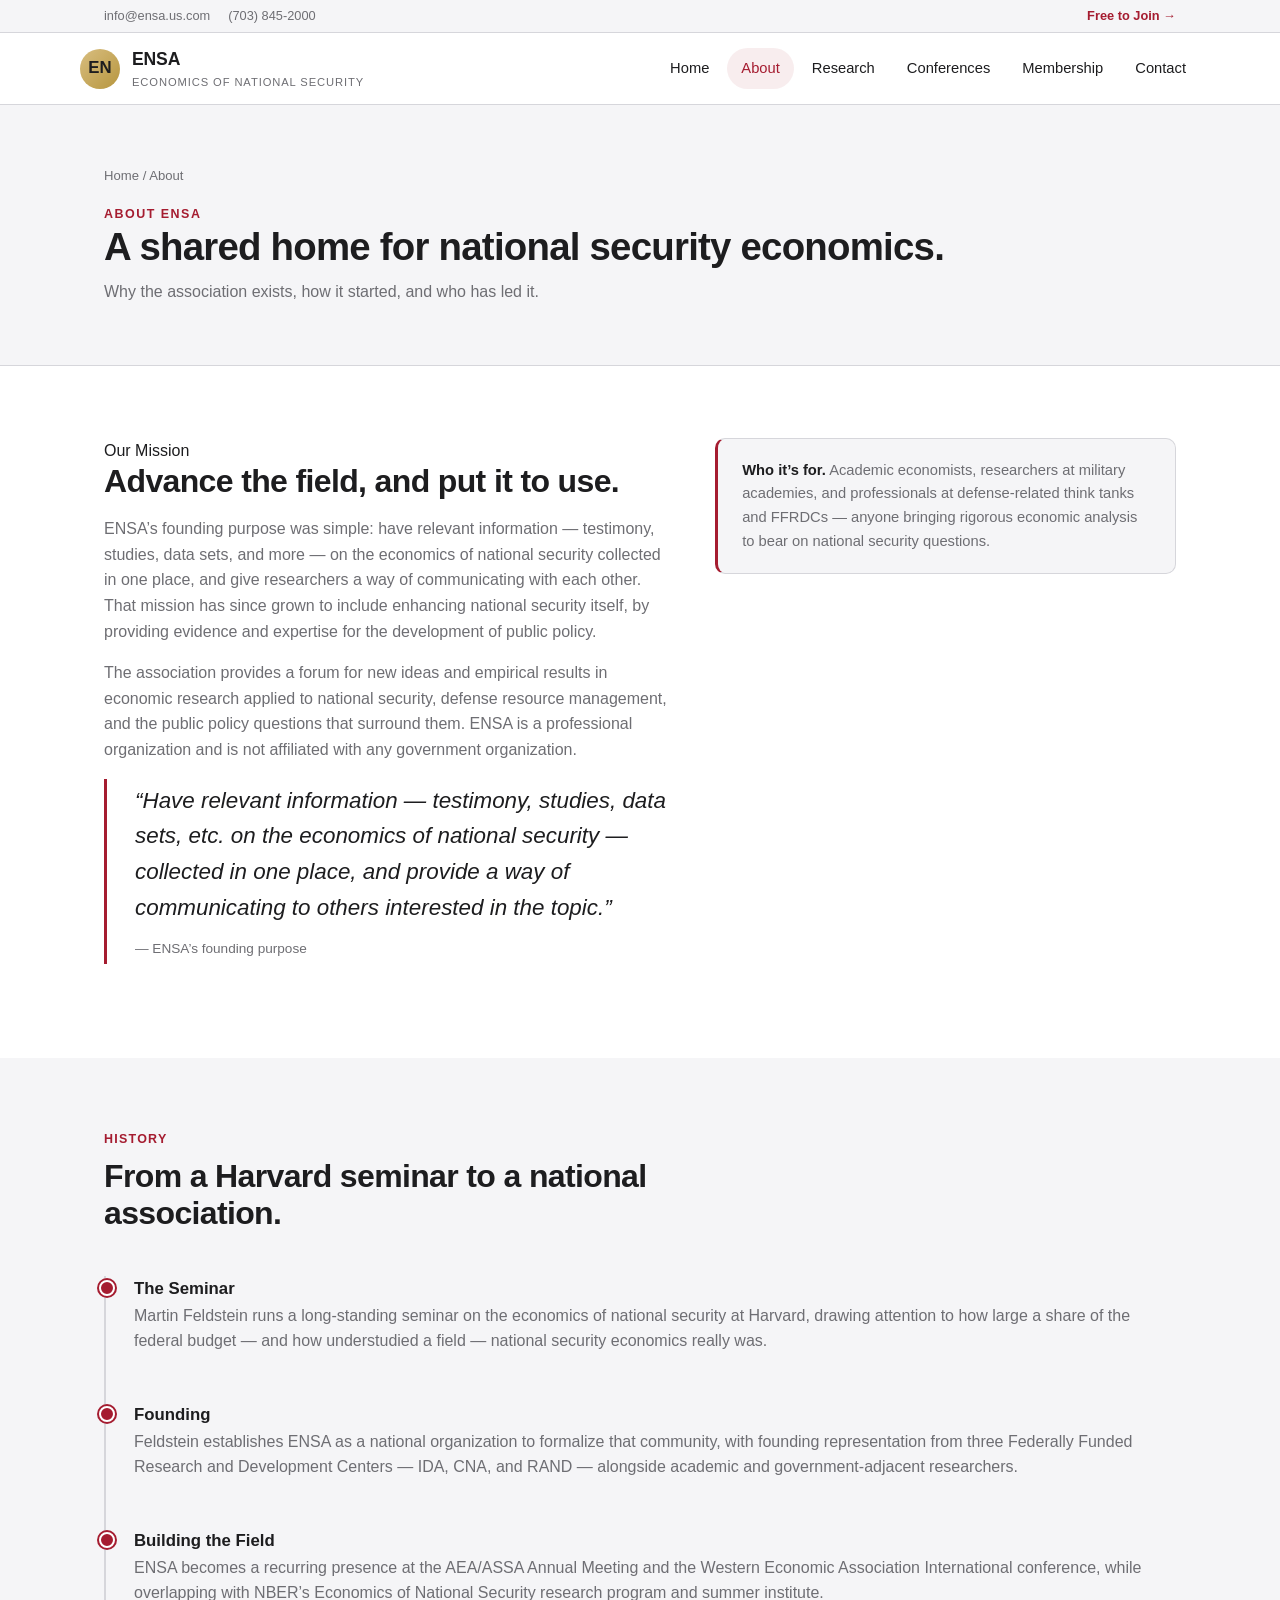
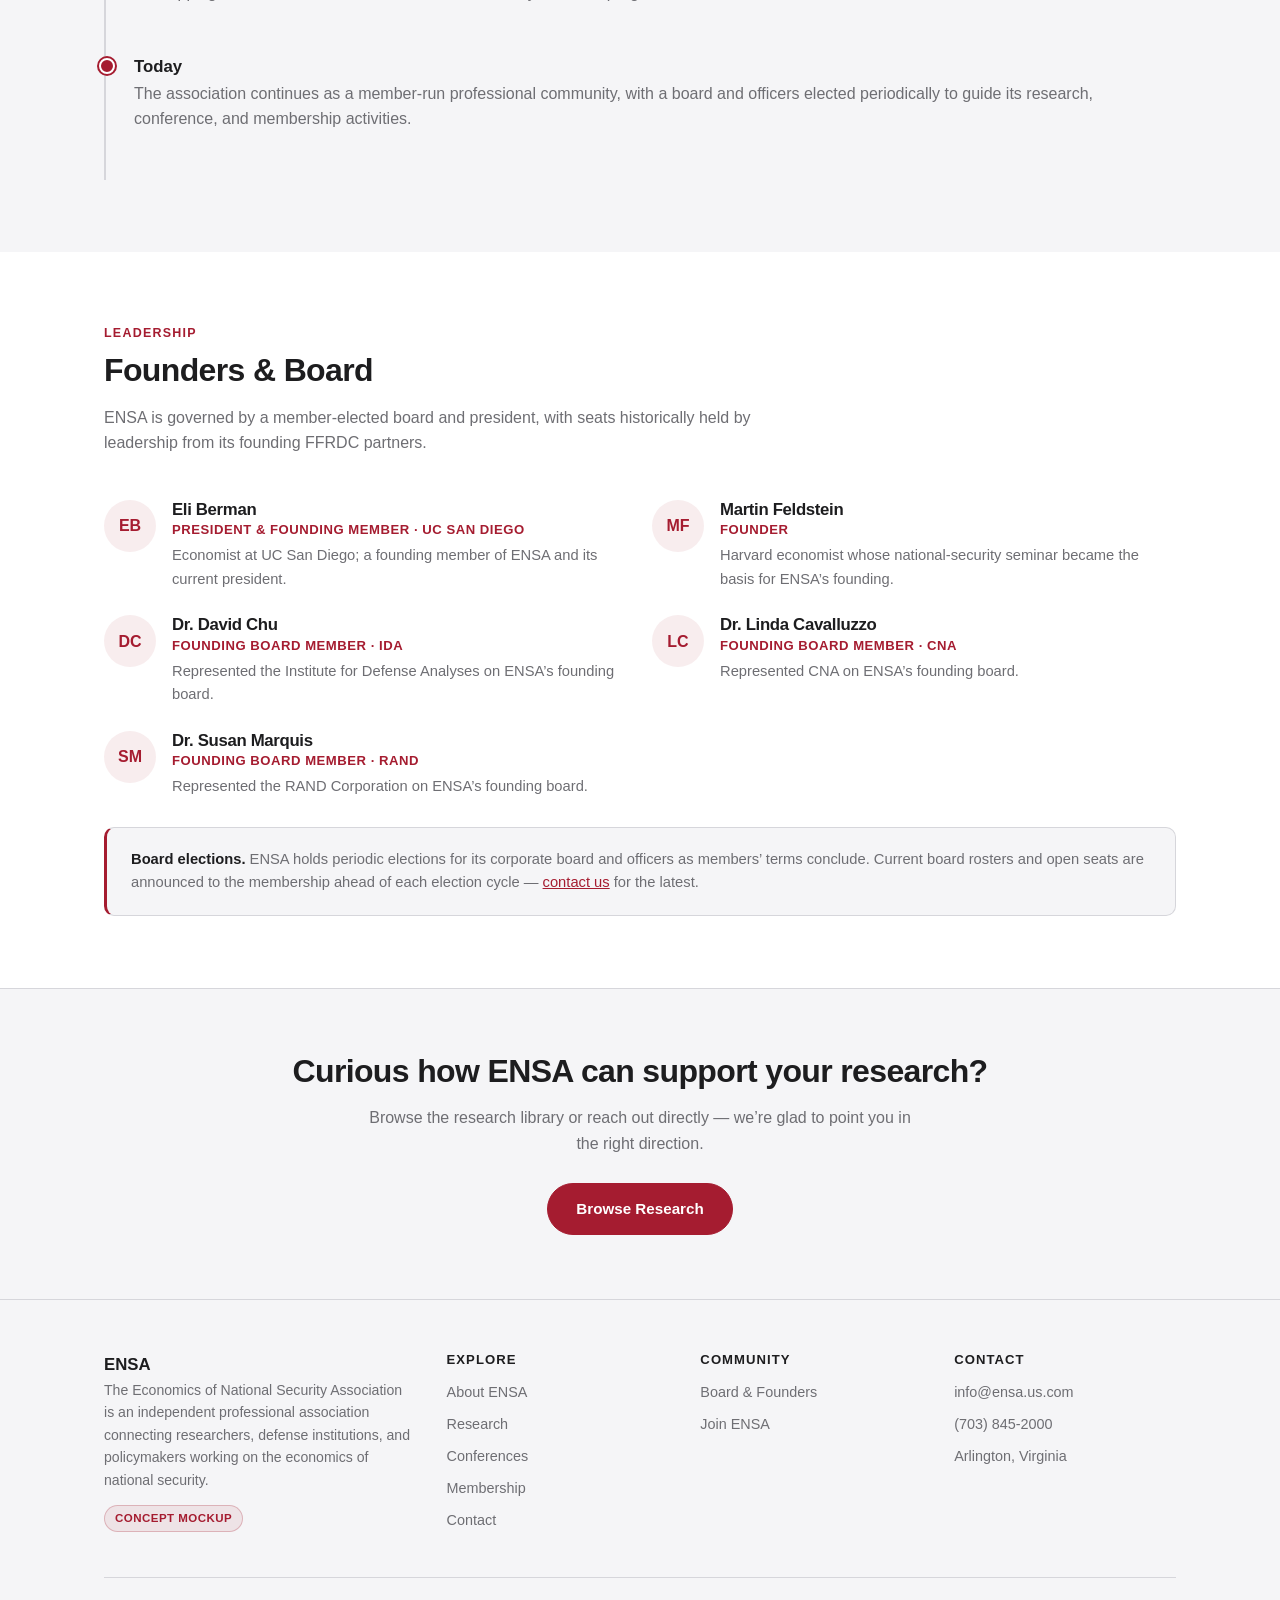
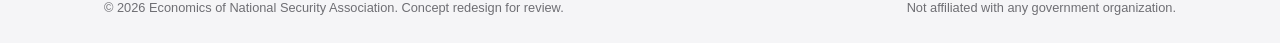
==== about.html @ 9adf2729 "Restyle to white canvas with crimson/gold accents, Apple-style chrome Replace the maroon-block layou" ====
<!DOCTYPE html>
<html lang="en">
<head>
<meta charset="UTF-8">
<meta name="viewport" content="width=device-width, initial-scale=1.0">
<title>About — ENSA</title>
<meta name="description" content="The history, mission, and leadership of the Economics of National Security Association.">
<link rel="stylesheet" href="css/style.css">
</head>
<body>
<a class="skip-link" href="#main">Skip to content</a>

<div class="topbar">
  <div class="container">
    <div class="topbar-links">
      <a href="mailto:info@ensa.us.com">info@ensa.us.com</a>
      <a href="tel:+17038452000">(703) 845-2000</a>
    </div>
    <div class="topbar-links">
      <a href="membership.html">Free to Join &rarr;</a>
    </div>
  </div>
</div>

<header class="site-header">
  <div class="container nav-wrap">
    <a class="brand" href="index.html">
      <span class="brand-mark">EN</span>
      <span class="brand-text">
        <span class="brand-name">ENSA</span>
        <span class="brand-sub">Economics of National Security</span>
      </span>
    </a>
    <button class="nav-toggle" aria-label="Toggle navigation" aria-expanded="false">&#9776;</button>
    <nav class="main-nav" aria-label="Primary">
      <ul>
        <li><a href="index.html">Home</a></li>
        <li><a href="about.html" aria-current="page">About</a></li>
        <li><a href="research.html">Research</a></li>
        <li><a href="resources.html">Conferences</a></li>
        <li><a href="membership.html">Membership</a></li>
        <li><a href="contact.html">Contact</a></li>
      </ul>
    </nav>
  </div>
</header>

<main id="main">

  <div class="page-hero">
    <div class="container">
      <div class="breadcrumb"><a href="index.html">Home</a> / About</div>
      <span class="eyebrow">About ENSA</span>
      <h1>A shared home for national security economics.</h1>
      <p>Why the association exists, how it started, and who has led it.</p>
    </div>
  </div>

  <section>
    <div class="container two-col">
      <div>
        <span class="kicker">Our Mission</span>
        <h2>Advance the field, and put it to use.</h2>
        <p>ENSA&rsquo;s founding purpose was simple: have relevant information &mdash; testimony, studies, data sets, and more &mdash; on the economics of national security collected in one place, and give researchers a way of communicating with each other. That mission has since grown to include enhancing national security itself, by providing evidence and expertise for the development of public policy.</p>
        <p>The association provides a forum for new ideas and empirical results in economic research applied to national security, defense resource management, and the public policy questions that surround them. ENSA is a professional organization and is not affiliated with any government organization.</p>

        <p class="pull-quote">
          &ldquo;Have relevant information &mdash; testimony, studies, data sets, etc. on the economics of national security &mdash; collected in one place, and provide a way of communicating to others interested in the topic.&rdquo;
          <cite>&mdash; ENSA&rsquo;s founding purpose</cite>
        </p>
      </div>
      <div>
        <div class="callout">
          <strong>Who it&rsquo;s for.</strong> Academic economists, researchers at military academies, and professionals at defense-related think tanks and FFRDCs &mdash; anyone bringing rigorous economic analysis to bear on national security questions.
        </div>
      </div>
    </div>
  </section>

  <section class="alt">
    <div class="container">
      <div class="section-head">
        <span class="kicker">History</span>
        <h2>From a Harvard seminar to a national association.</h2>
      </div>
      <ul class="timeline">
        <li>
          <div class="year">The Seminar</div>
          <p>Martin Feldstein runs a long-standing seminar on the economics of national security at Harvard, drawing attention to how large a share of the federal budget &mdash; and how understudied a field &mdash; national security economics really was.</p>
        </li>
        <li>
          <div class="year">Founding</div>
          <p>Feldstein establishes ENSA as a national organization to formalize that community, with founding representation from three Federally Funded Research and Development Centers &mdash; IDA, CNA, and RAND &mdash; alongside academic and government-adjacent researchers.</p>
        </li>
        <li>
          <div class="year">Building the Field</div>
          <p>ENSA becomes a recurring presence at the AEA/ASSA Annual Meeting and the Western Economic Association International conference, while overlapping with NBER&rsquo;s Economics of National Security research program and summer institute.</p>
        </li>
        <li>
          <div class="year">Today</div>
          <p>The association continues as a member-run professional community, with a board and officers elected periodically to guide its research, conference, and membership activities.</p>
        </li>
      </ul>
    </div>
  </section>

  <section id="board">
    <div class="container">
      <div class="section-head">
        <span class="kicker">Leadership</span>
        <h2>Founders &amp; Board</h2>
        <p>ENSA is governed by a member-elected board and president, with seats historically held by leadership from its founding FFRDC partners.</p>
      </div>

      <div class="grid cols-2">
        <div class="person">
          <div class="avatar">EB</div>
          <div>
            <h4>Eli Berman</h4>
            <div class="role">President &amp; Founding Member &middot; UC San Diego</div>
            <p>Economist at UC San Diego; a founding member of ENSA and its current president.</p>
          </div>
        </div>
        <div class="person">
          <div class="avatar">MF</div>
          <div>
            <h4>Martin Feldstein</h4>
            <div class="role">Founder</div>
            <p>Harvard economist whose national-security seminar became the basis for ENSA&rsquo;s founding.</p>
          </div>
        </div>
        <div class="person">
          <div class="avatar">DC</div>
          <div>
            <h4>Dr. David Chu</h4>
            <div class="role">Founding Board Member &middot; IDA</div>
            <p>Represented the Institute for Defense Analyses on ENSA&rsquo;s founding board.</p>
          </div>
        </div>
        <div class="person">
          <div class="avatar">LC</div>
          <div>
            <h4>Dr. Linda Cavalluzzo</h4>
            <div class="role">Founding Board Member &middot; CNA</div>
            <p>Represented CNA on ENSA&rsquo;s founding board.</p>
          </div>
        </div>
        <div class="person">
          <div class="avatar">SM</div>
          <div>
            <h4>Dr. Susan Marquis</h4>
            <div class="role">Founding Board Member &middot; RAND</div>
            <p>Represented the RAND Corporation on ENSA&rsquo;s founding board.</p>
          </div>
        </div>
      </div>

      <div class="callout" style="margin-top:28px;">
        <strong>Board elections.</strong> ENSA holds periodic elections for its corporate board and officers as members&rsquo; terms conclude. Current board rosters and open seats are announced to the membership ahead of each election cycle &mdash; <a href="contact.html">contact us</a> for the latest.
      </div>
    </div>
  </section>

  <section class="cta-band">
    <div class="container">
      <h2>Curious how ENSA can support your research?</h2>
      <p>Browse the research library or reach out directly &mdash; we&rsquo;re glad to point you in the right direction.</p>
      <a class="btn btn-gold" href="research.html">Browse Research</a>
    </div>
  </section>

</main>

<footer class="site-footer">
  <div class="container">
    <div class="footer-grid">
      <div class="footer-brand">
        <span style="color:#1D1D1F;font-family:-apple-system,BlinkMacSystemFont,'Segoe UI',Helvetica,Arial,sans-serif;font-weight:700;font-size:1.05rem;">ENSA</span>
        <p>The Economics of National Security Association is an independent professional association connecting researchers, defense institutions, and policymakers working on the economics of national security.</p>
        <span class="mockup-badge">Concept Mockup</span>
      </div>
      <div>
        <h4>Explore</h4>
        <ul>
          <li><a href="about.html">About ENSA</a></li>
          <li><a href="research.html">Research</a></li>
          <li><a href="resources.html">Conferences</a></li>
          <li><a href="membership.html">Membership</a></li>
          <li><a href="contact.html">Contact</a></li>
        </ul>
      </div>
      <div>
        <h4>Community</h4>
        <ul>
          <li><a href="about.html#board">Board &amp; Founders</a></li>
          <li><a href="membership.html">Join ENSA</a></li>
        </ul>
      </div>
      <div>
        <h4>Contact</h4>
        <ul>
          <li><a href="mailto:info@ensa.us.com">info@ensa.us.com</a></li>
          <li><a href="tel:+17038452000">(703) 845-2000</a></li>
          <li>Arlington, Virginia</li>
        </ul>
      </div>
    </div>
    <div class="footer-bottom">
      <span>&copy; 2026 Economics of National Security Association. Concept redesign for review.</span>
      <span>Not affiliated with any government organization.</span>
    </div>
  </div>
</footer>

<script src="assets/nav.js"></script>
</body>
</html>
---- css/style.css ----
/* ENSA — Economics of National Security Association
   Mockup stylesheet — white canvas, crimson + brass accents, Apple-style chrome */

:root {
  --navy: #650000;
  --navy-deep: #3C0000;
  --navy-light: #A51C30;
  --gold: #B7963E;
  --gold-light: #D8BE80;
  --paper: #FFFFFF;
  --paper-dark: #F5F5F7;
  --ink: #1D1D1F;
  --ink-soft: #6E6E73;
  --line: #D6D6DB;
  --white: #ffffff;

  --serif: -apple-system, BlinkMacSystemFont, "SF Pro Display", "Helvetica Neue", Helvetica, Arial, sans-serif;
  --sans: -apple-system, BlinkMacSystemFont, "SF Pro Text", "Helvetica Neue", Helvetica, Arial, sans-serif;

  --container: 1120px;
}

* { box-sizing: border-box; }

html { scroll-behavior: smooth; }

body {
  margin: 0;
  font-family: var(--sans);
  color: var(--ink);
  background: var(--paper);
  line-height: 1.6;
  -webkit-font-smoothing: antialiased;
}

h1, h2, h3, h4 {
  font-family: var(--serif);
  color: var(--ink);
  font-weight: 700;
  letter-spacing: -0.02em;
  line-height: 1.15;
  margin: 0 0 0.5em;
}

h1 { font-size: 3rem; }
h2 { font-size: 2rem; }
h3 { font-size: 1.3rem; letter-spacing: -0.01em; }

p { margin: 0 0 1em; color: var(--ink-soft); }

a { color: var(--navy-light); }
a:hover { color: var(--navy); }

.container {
  max-width: var(--container);
  margin: 0 auto;
  padding: 0 24px;
}

img { max-width: 100%; display: block; }

/* ---------- Skip link ---------- */
.skip-link {
  position: absolute;
  left: -9999px;
  top: 0;
  background: var(--navy-light);
  color: var(--white);
  padding: 10px 16px;
  z-index: 1000;
  font-weight: 600;
}
.skip-link:focus { left: 12px; top: 12px; }

/* ---------- Top bar ---------- */
.topbar {
  background: var(--paper-dark);
  color: var(--ink-soft);
  font-size: 0.8rem;
  border-bottom: 1px solid var(--line);
}
.topbar .container {
  display: flex;
  justify-content: space-between;
  align-items: center;
  padding-top: 6px;
  padding-bottom: 6px;
  flex-wrap: wrap;
  gap: 6px;
}
.topbar a { color: var(--ink-soft); text-decoration: none; }
.topbar a:hover { color: var(--navy-light); }
.topbar .topbar-links { display: flex; gap: 18px; align-items: center; }
.topbar .topbar-links a[href*="membership"] { color: var(--navy-light); font-weight: 600; }

/* ---------- Header / nav ---------- */
header.site-header {
  background: rgba(255,255,255,0.82);
  backdrop-filter: saturate(180%) blur(20px);
  -webkit-backdrop-filter: saturate(180%) blur(20px);
  border-bottom: 1px solid var(--line);
  position: sticky;
  top: 0;
  z-index: 50;
}
.nav-wrap {
  display: flex;
  align-items: center;
  justify-content: space-between;
  padding: 12px 0;
  gap: 20px;
}
.brand {
  display: flex;
  align-items: center;
  gap: 12px;
  text-decoration: none;
}
.brand-mark {
  width: 40px;
  height: 40px;
  border-radius: 50%;
  background: linear-gradient(135deg, var(--gold-light), var(--gold));
  color: var(--ink);
  display: flex;
  align-items: center;
  justify-content: center;
  font-family: var(--serif);
  font-weight: 700;
  font-size: 1.05rem;
  flex-shrink: 0;
}
.brand-text .brand-name {
  font-family: var(--serif);
  color: var(--ink);
  font-size: 1.1rem;
  font-weight: 700;
  letter-spacing: -0.01em;
  display: block;
}
.brand-text .brand-sub {
  color: var(--ink-soft);
  font-size: 0.7rem;
  text-transform: uppercase;
  letter-spacing: 0.08em;
  display: block;
}

nav.main-nav ul {
  list-style: none;
  display: flex;
  gap: 4px;
  margin: 0;
  padding: 0;
}
nav.main-nav a {
  color: var(--ink);
  text-decoration: none;
  font-size: 0.92rem;
  font-weight: 500;
  padding: 9px 14px;
  border-radius: 980px;
  display: block;
  transition: background 0.15s ease, color 0.15s ease;
}
nav.main-nav a:hover,
nav.main-nav a:focus {
  background: var(--paper-dark);
  color: var(--navy-light);
}
nav.main-nav a[aria-current="page"] {
  color: var(--navy-light);
  background: rgba(165,28,48,0.08);
}

.nav-toggle {
  display: none;
  background: none;
  border: 1px solid var(--line);
  color: var(--ink);
  font-size: 1.3rem;
  border-radius: 8px;
  padding: 6px 10px;
  cursor: pointer;
}

/* ---------- Hero ---------- */
.hero {
  background: var(--paper);
  color: var(--ink);
  padding: 96px 0 84px;
  position: relative;
}
.hero .container { position: relative; }
.hero .eyebrow {
  color: var(--navy-light);
  text-transform: uppercase;
  letter-spacing: 0.12em;
  font-size: 0.8rem;
  font-weight: 700;
  margin-bottom: 16px;
}
.hero h1 {
  color: var(--ink);
  max-width: 780px;
  margin-bottom: 22px;
}
.hero p.lead {
  color: var(--ink-soft);
  font-size: 1.2rem;
  max-width: 620px;
  margin-bottom: 34px;
}
.hero-actions { display: flex; gap: 16px; flex-wrap: wrap; align-items: center; }

.btn {
  display: inline-block;
  padding: 13px 28px;
  border-radius: 980px;
  font-weight: 600;
  font-size: 0.95rem;
  text-decoration: none;
  border: 1.5px solid transparent;
  cursor: pointer;
  font-family: var(--sans);
  transition: background 0.15s ease, color 0.15s ease, border-color 0.15s ease, transform 0.1s ease;
}
.btn-gold {
  background: var(--navy-light);
  color: var(--white);
  border-color: var(--navy-light);
}
.btn-gold:hover { background: var(--navy); border-color: var(--navy); color: var(--white); }
.btn-outline {
  background: transparent;
  color: var(--ink);
  border-color: var(--line);
}
.btn-outline:hover { border-color: var(--navy-light); color: var(--navy-light); }
.btn-outline.on-paper { border-color: var(--line); color: var(--ink); }
.btn-outline.on-paper:hover { border-color: var(--navy-light); color: var(--navy-light); }

/* ---------- Sub-page hero (smaller) ---------- */
.page-hero {
  background: var(--paper-dark);
  color: var(--ink);
  padding: 60px 0;
  border-bottom: 1px solid var(--line);
}
.page-hero .eyebrow {
  color: var(--navy-light);
  text-transform: uppercase;
  letter-spacing: 0.12em;
  font-size: 0.78rem;
  font-weight: 700;
  margin-bottom: 10px;
}
.page-hero h1 { color: var(--ink); margin-bottom: 10px; font-size: 2.4rem; }
.page-hero p { color: var(--ink-soft); max-width: 700px; margin-bottom: 0; }

/* breadcrumb */
.breadcrumb {
  font-size: 0.82rem;
  color: var(--ink-soft);
  margin-bottom: 14px;
}
.breadcrumb a { color: var(--ink-soft); text-decoration: none; }
.breadcrumb a:hover { color: var(--navy-light); }

/* ---------- Sections ---------- */
section { padding: 72px 0; scroll-margin-top: 88px; }
section.alt { background: var(--paper-dark); }
.section-head { max-width: 700px; margin-bottom: 44px; }
.section-head .kicker {
  color: var(--navy-light);
  text-transform: uppercase;
  font-size: 0.78rem;
  letter-spacing: 0.1em;
  font-weight: 700;
  margin-bottom: 8px;
  display: block;
}

/* ---------- Card grid ---------- */
.grid {
  display: grid;
  gap: 24px;
  grid-template-columns: repeat(3, 1fr);
}
.grid.cols-2 { grid-template-columns: repeat(2, 1fr); }
.grid.cols-4 { grid-template-columns: repeat(4, 1fr); }

.card {
  background: var(--white);
  border: 1px solid var(--line);
  border-radius: 18px;
  padding: 30px;
  box-shadow: 0 1px 2px rgba(0,0,0,0.03);
  transition: box-shadow 0.2s ease, transform 0.2s ease;
}
.card:hover { box-shadow: 0 16px 32px rgba(0,0,0,0.08); transform: translateY(-2px); }
.card .icon {
  width: 46px;
  height: 46px;
  border-radius: 50%;
  background: rgba(165,28,48,0.08);
  color: var(--navy-light);
  display: flex;
  align-items: center;
  justify-content: center;
  font-size: 1.3rem;
  margin-bottom: 18px;
}
.card h3 { margin-bottom: 10px; }
.card p { margin-bottom: 0; font-size: 0.95rem; }
.card .card-link {
  display: inline-block;
  margin-top: 14px;
  font-size: 0.88rem;
  font-weight: 600;
  text-decoration: none;
}

/* ---------- Stats ---------- */
.stats {
  background: var(--paper-dark);
  color: var(--ink);
  padding: 52px 0;
  border-top: 1px solid var(--line);
  border-bottom: 1px solid var(--line);
}
.stats .grid { grid-template-columns: repeat(4, 1fr); text-align: center; gap: 20px; }
.stat .num {
  font-family: var(--serif);
  font-weight: 700;
  font-size: 2.5rem;
  color: var(--ink);
  display: block;
  letter-spacing: -0.02em;
}
.stat .label {
  color: var(--ink-soft);
  font-size: 0.83rem;
  text-transform: uppercase;
  letter-spacing: 0.05em;
}

/* ---------- Pull quote ---------- */
.pull-quote {
  border-left: 3px solid var(--navy-light);
  padding: 4px 0 4px 28px;
  font-family: var(--serif);
  font-weight: 500;
  font-size: 1.4rem;
  color: var(--ink);
  font-style: italic;
  margin: 0 0 1em;
}
.pull-quote cite {
  display: block;
  margin-top: 12px;
  font-family: var(--sans);
  font-style: normal;
  font-size: 0.85rem;
  color: var(--ink-soft);
}

/* ---------- Two column ---------- */
.two-col {
  display: grid;
  grid-template-columns: 1.1fr 0.9fr;
  gap: 48px;
  align-items: start;
}

/* ---------- Timeline ---------- */
.timeline { list-style: none; margin: 0; padding: 0; border-left: 2px solid var(--line); }
.timeline li { position: relative; padding: 0 0 32px 28px; }
.timeline li::before {
  content: "";
  position: absolute;
  left: -7px;
  top: 4px;
  width: 12px;
  height: 12px;
  border-radius: 50%;
  background: var(--navy-light);
  border: 2px solid var(--white);
  box-shadow: 0 0 0 2px var(--navy-light);
}
.timeline .year {
  font-family: var(--serif);
  color: var(--ink);
  font-weight: 700;
  font-size: 1.05rem;
}

/* ---------- People / board ---------- */
.person {
  display: flex;
  gap: 16px;
  align-items: flex-start;
}
.person .avatar {
  width: 52px;
  height: 52px;
  border-radius: 50%;
  background: rgba(165,28,48,0.08);
  color: var(--navy-light);
  display: flex;
  align-items: center;
  justify-content: center;
  font-family: var(--serif);
  font-weight: 700;
  flex-shrink: 0;
}
.person h4 { margin: 0; color: var(--ink); font-family: var(--serif); font-size: 1.05rem; }
.person .role { color: var(--navy-light); font-size: 0.82rem; font-weight: 700; text-transform: uppercase; letter-spacing: 0.04em; margin-bottom: 4px; }
.person p { font-size: 0.92rem; margin-bottom: 0; }

/* ---------- Note / callout ---------- */
.callout {
  background: var(--paper-dark);
  border: 1px solid var(--line);
  border-left: 3px solid var(--navy-light);
  border-radius: 10px;
  padding: 20px 24px;
  font-size: 0.92rem;
  color: var(--ink-soft);
}
.callout strong { color: var(--ink); }

/* ---------- Tag list ---------- */
.tag-list { display: flex; flex-wrap: wrap; gap: 8px; margin: 14px 0; }
.tag {
  background: var(--paper-dark);
  border: 1px solid var(--line);
  color: var(--ink);
  font-size: 0.8rem;
  font-weight: 600;
  padding: 5px 14px;
  border-radius: 980px;
}

/* ---------- Table ---------- */
table.data-table { width: 100%; border-collapse: collapse; background: var(--white); border: 1px solid var(--line); border-radius: 12px; overflow: hidden; }
table.data-table th, table.data-table td {
  text-align: left;
  padding: 14px 16px;
  border-bottom: 1px solid var(--line);
  font-size: 0.92rem;
}
table.data-table th {
  background: var(--paper-dark);
  color: var(--ink);
  font-family: var(--serif);
  font-weight: 700;
}
table.data-table tr:last-child td { border-bottom: none; }

/* ---------- Resource list ---------- */
.resource {
  background: var(--white);
  border: 1px solid var(--line);
  border-radius: 16px;
  padding: 26px 28px;
  display: flex;
  gap: 20px;
  align-items: flex-start;
  margin-bottom: 16px;
}
.resource .icon {
  width: 42px;
  height: 42px;
  border-radius: 50%;
  background: var(--paper-dark);
  color: var(--navy-light);
  display: flex;
  align-items: center;
  justify-content: center;
  font-size: 1.2rem;
  flex-shrink: 0;
}
.resource h3 { margin-bottom: 6px; font-size: 1.1rem; }
.resource p { margin-bottom: 8px; font-size: 0.93rem; }

/* ---------- Paper / literature entries ---------- */
.paper .tag { background: rgba(165,28,48,0.08); color: var(--navy-light); border-color: rgba(165,28,48,0.2); font-size: 0.72rem; }
.paper-meta {
  font-size: 0.85rem;
  font-style: italic;
  color: var(--ink-soft);
  margin-bottom: 10px;
}
.paper h3 { margin-bottom: 4px; }

/* ---------- Accordion (Research page) ---------- */
.accordion {
  display: flex;
  flex-direction: column;
  gap: 14px;
}
.acc-item {
  background: var(--white);
  border: 1px solid var(--line);
  border-radius: 16px;
  overflow: hidden;
}
.acc-trigger {
  scroll-margin-top: 88px;
  width: 100%;
  display: flex;
  align-items: center;
  justify-content: space-between;
  gap: 20px;
  text-align: left;
  background: none;
  border: none;
  padding: 26px 28px;
  cursor: pointer;
  font-family: inherit;
  color: inherit;
}
.acc-trigger:hover { background: var(--paper-dark); }
.acc-trigger:focus-visible {
  outline: 2px solid var(--navy-light);
  outline-offset: -2px;
}
.acc-trigger-text { display: flex; flex-direction: column; gap: 6px; }
.acc-heading {
  font-family: var(--serif);
  color: var(--ink);
  font-size: 1.5rem;
  font-weight: 700;
}
.acc-sub {
  color: var(--ink-soft);
  font-size: 0.95rem;
  font-weight: 400;
  max-width: 720px;
}
.acc-chevron {
  flex-shrink: 0;
  font-size: 1.1rem;
  color: var(--navy-light);
  transition: transform 0.2s ease;
}
.acc-trigger[aria-expanded="true"] .acc-chevron { transform: rotate(180deg); }
.acc-trigger[aria-expanded="true"] { border-bottom: 1px solid var(--line); }
.acc-panel[hidden] { display: none; }
.acc-panel-inner {
  padding: 24px 28px 28px;
  background: var(--paper-dark);
  animation: acc-in 0.18s ease;
}
@media (prefers-reduced-motion: reduce) {
  .acc-panel-inner { animation: none; }
}
@keyframes acc-in {
  from { opacity: 0; transform: translateY(-6px); }
  to { opacity: 1; transform: translateY(0); }
}
.acc-panel-inner .resource:last-child { margin-bottom: 0; }

/* ---------- CTA band ---------- */
.cta-band {
  background: var(--paper-dark);
  color: var(--ink);
  padding: 64px 0;
  text-align: center;
  border-top: 1px solid var(--line);
}
.cta-band h2 { color: var(--ink); }
.cta-band p { color: var(--ink-soft); max-width: 560px; margin: 0 auto 26px; }

/* ---------- Forms ---------- */
.form-grid { display: grid; grid-template-columns: 1fr 1fr; gap: 18px; }
.form-grid .full { grid-column: 1 / -1; }
label {
  display: block;
  font-size: 0.85rem;
  font-weight: 600;
  color: var(--ink);
  margin-bottom: 6px;
}
input[type="text"], input[type="email"], select, textarea {
  width: 100%;
  padding: 12px 14px;
  border: 1px solid var(--line);
  border-radius: 10px;
  font-family: var(--sans);
  font-size: 0.95rem;
  background: var(--white);
  color: var(--ink);
}
textarea { resize: vertical; min-height: 120px; }
input:focus, select:focus, textarea:focus {
  outline: 2px solid var(--navy-light);
  outline-offset: 1px;
  border-color: var(--navy-light);
}
.form-note { font-size: 0.82rem; color: var(--ink-soft); margin-top: 4px; }

/* ---------- Membership tiers ---------- */
.tier {
  background: var(--white);
  border: 1px solid var(--line);
  border-radius: 18px;
  padding: 32px 26px;
  display: flex;
  flex-direction: column;
}
.tier.featured { border: 1.5px solid var(--gold); position: relative; }
.tier.featured::before {
  content: "Most common";
  position: absolute;
  top: -13px;
  left: 26px;
  background: var(--gold);
  color: var(--ink);
  font-size: 0.72rem;
  font-weight: 700;
  padding: 4px 10px;
  border-radius: 980px;
  text-transform: uppercase;
  letter-spacing: 0.04em;
}
.tier h3 { margin-bottom: 4px; }
.tier .price { font-family: var(--serif); font-weight: 700; font-size: 1.6rem; color: var(--ink); margin-bottom: 14px; }
.tier .price span { font-size: 0.85rem; color: var(--ink-soft); font-family: var(--sans); font-weight: 400; }
.tier ul { padding-left: 20px; margin: 0 0 22px; color: var(--ink-soft); font-size: 0.92rem; }
.tier ul li { margin-bottom: 8px; }
.tier .btn { margin-top: auto; text-align: center; }

/* ---------- Contact ---------- */
.contact-methods { display: flex; flex-direction: column; gap: 22px; }
.contact-method { display: flex; gap: 16px; align-items: flex-start; }
.contact-method .icon {
  width: 40px;
  height: 40px;
  border-radius: 50%;
  background: rgba(165,28,48,0.08);
  color: var(--navy-light);
  display: flex;
  align-items: center;
  justify-content: center;
  flex-shrink: 0;
  font-size: 1.05rem;
}
.contact-method h4 { margin: 0 0 4px; color: var(--ink); font-family: var(--serif); }
.contact-method p { margin: 0; font-size: 0.93rem; }
.contact-method a { text-decoration: none; font-weight: 600; }

/* ---------- Footer ---------- */
footer.site-footer {
  background: var(--paper-dark);
  color: var(--ink-soft);
  padding: 52px 0 24px;
  font-size: 0.9rem;
  border-top: 1px solid var(--line);
}
.footer-grid {
  display: grid;
  grid-template-columns: 1.4fr 1fr 1fr 1fr;
  gap: 32px;
  margin-bottom: 36px;
}
.footer-grid h4 {
  color: var(--ink);
  font-family: var(--sans);
  font-size: 0.82rem;
  text-transform: uppercase;
  letter-spacing: 0.08em;
  margin-bottom: 14px;
}
.footer-grid ul { list-style: none; margin: 0; padding: 0; }
.footer-grid li { margin-bottom: 9px; }
footer.site-footer a { color: var(--ink-soft); text-decoration: none; }
footer.site-footer a:hover { color: var(--navy-light); }
.footer-brand p { color: var(--ink-soft); font-size: 0.88rem; }
.footer-bottom {
  border-top: 1px solid var(--line);
  padding-top: 20px;
  display: flex;
  justify-content: space-between;
  flex-wrap: wrap;
  gap: 10px;
  font-size: 0.8rem;
  color: var(--ink-soft);
}
.mockup-badge {
  display: inline-block;
  background: rgba(165,28,48,0.08);
  border: 1px solid rgba(165,28,48,0.25);
  color: var(--navy-light);
  padding: 3px 10px;
  border-radius: 980px;
  font-size: 0.72rem;
  font-weight: 700;
  letter-spacing: 0.04em;
  text-transform: uppercase;
}

/* ---------- Responsive ---------- */
@media (max-width: 900px) {
  .grid { grid-template-columns: repeat(2, 1fr) !important; }
  .two-col { grid-template-columns: 1fr; }
  .footer-grid { grid-template-columns: 1fr 1fr; }
  .stats .grid { grid-template-columns: repeat(2, 1fr); }
}

@media (max-width: 720px) {
  .nav-toggle { display: block; }
  nav.main-nav {
    display: none;
    width: 100%;
    order: 3;
  }
  nav.main-nav.open { display: block; }
  nav.main-nav ul { flex-direction: column; gap: 2px; padding: 10px 0; }
  .nav-wrap { flex-wrap: wrap; }
  h1 { font-size: 2.1rem; }
  .hero { padding: 56px 0; }
  .grid, .grid.cols-2, .grid.cols-4 { grid-template-columns: 1fr !important; }
  .footer-grid { grid-template-columns: 1fr 1fr; }
  .form-grid { grid-template-columns: 1fr; }
  section { padding: 44px 0; }
}
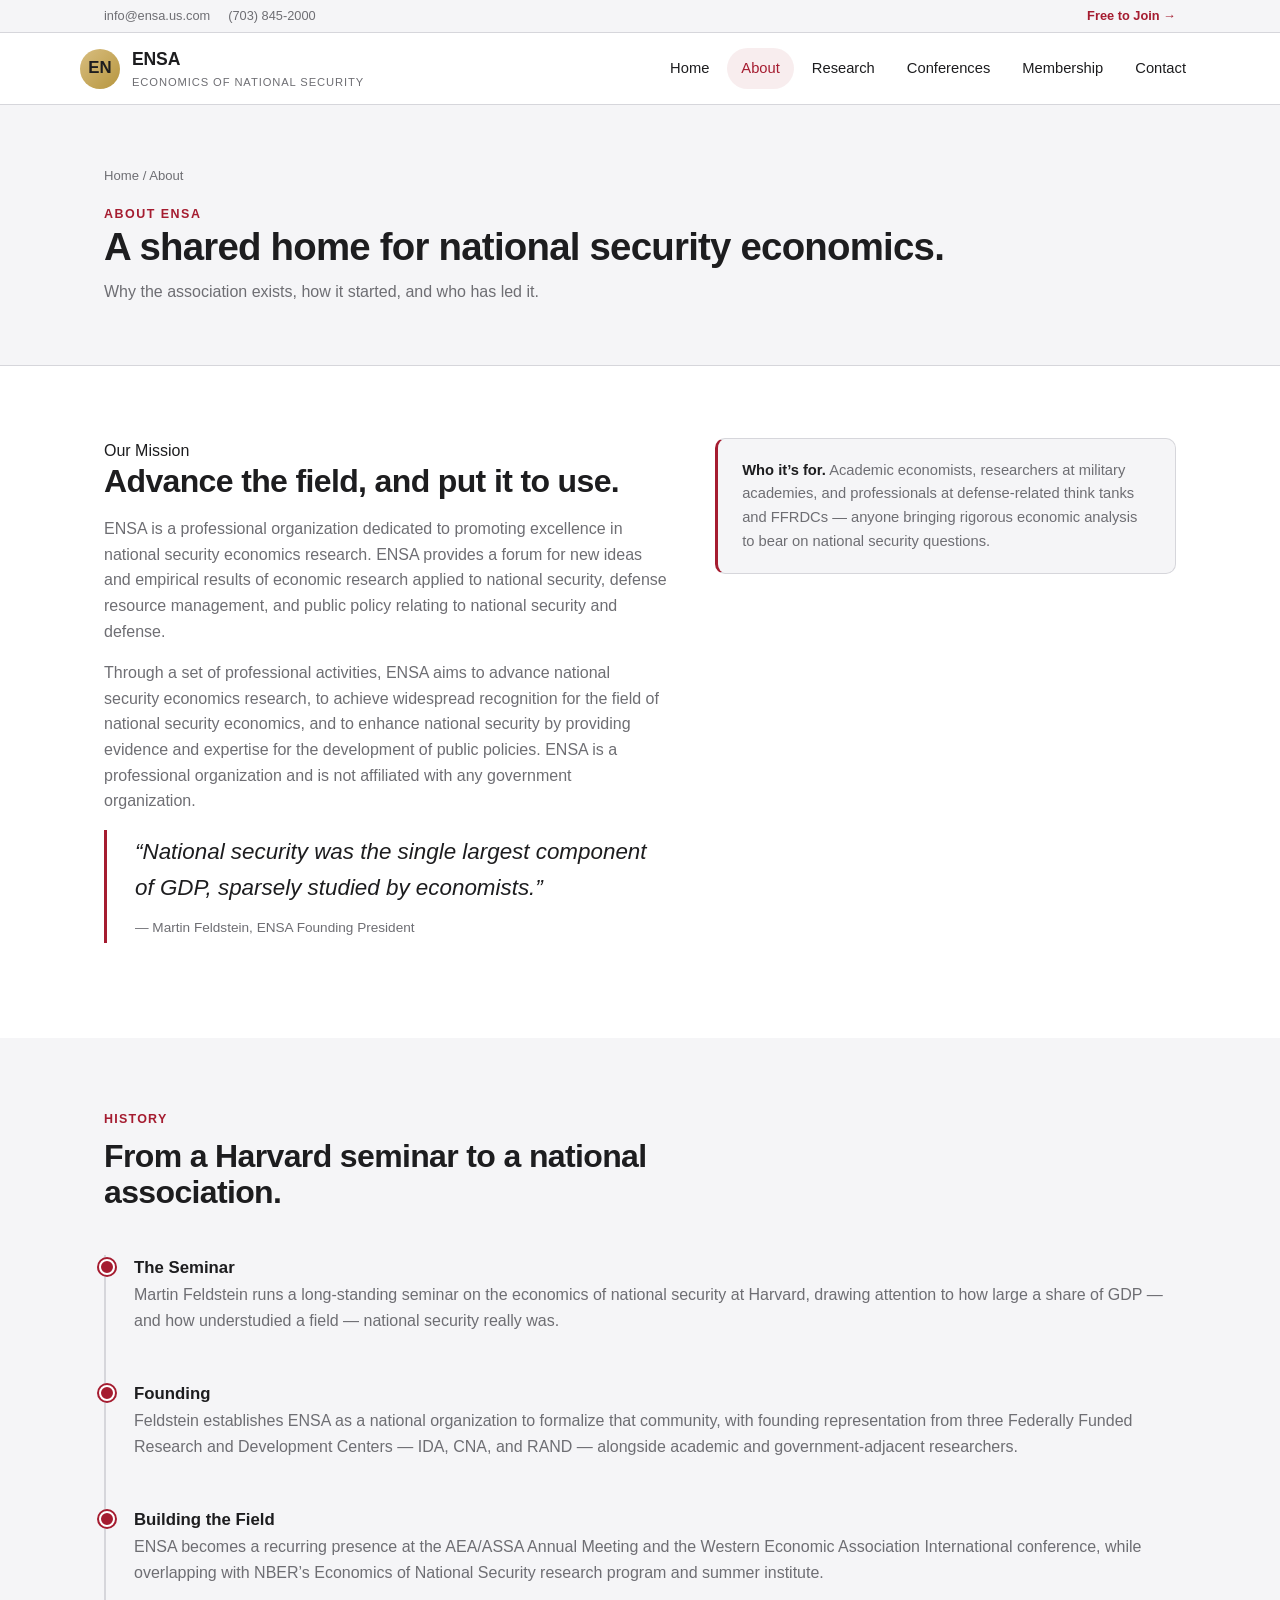
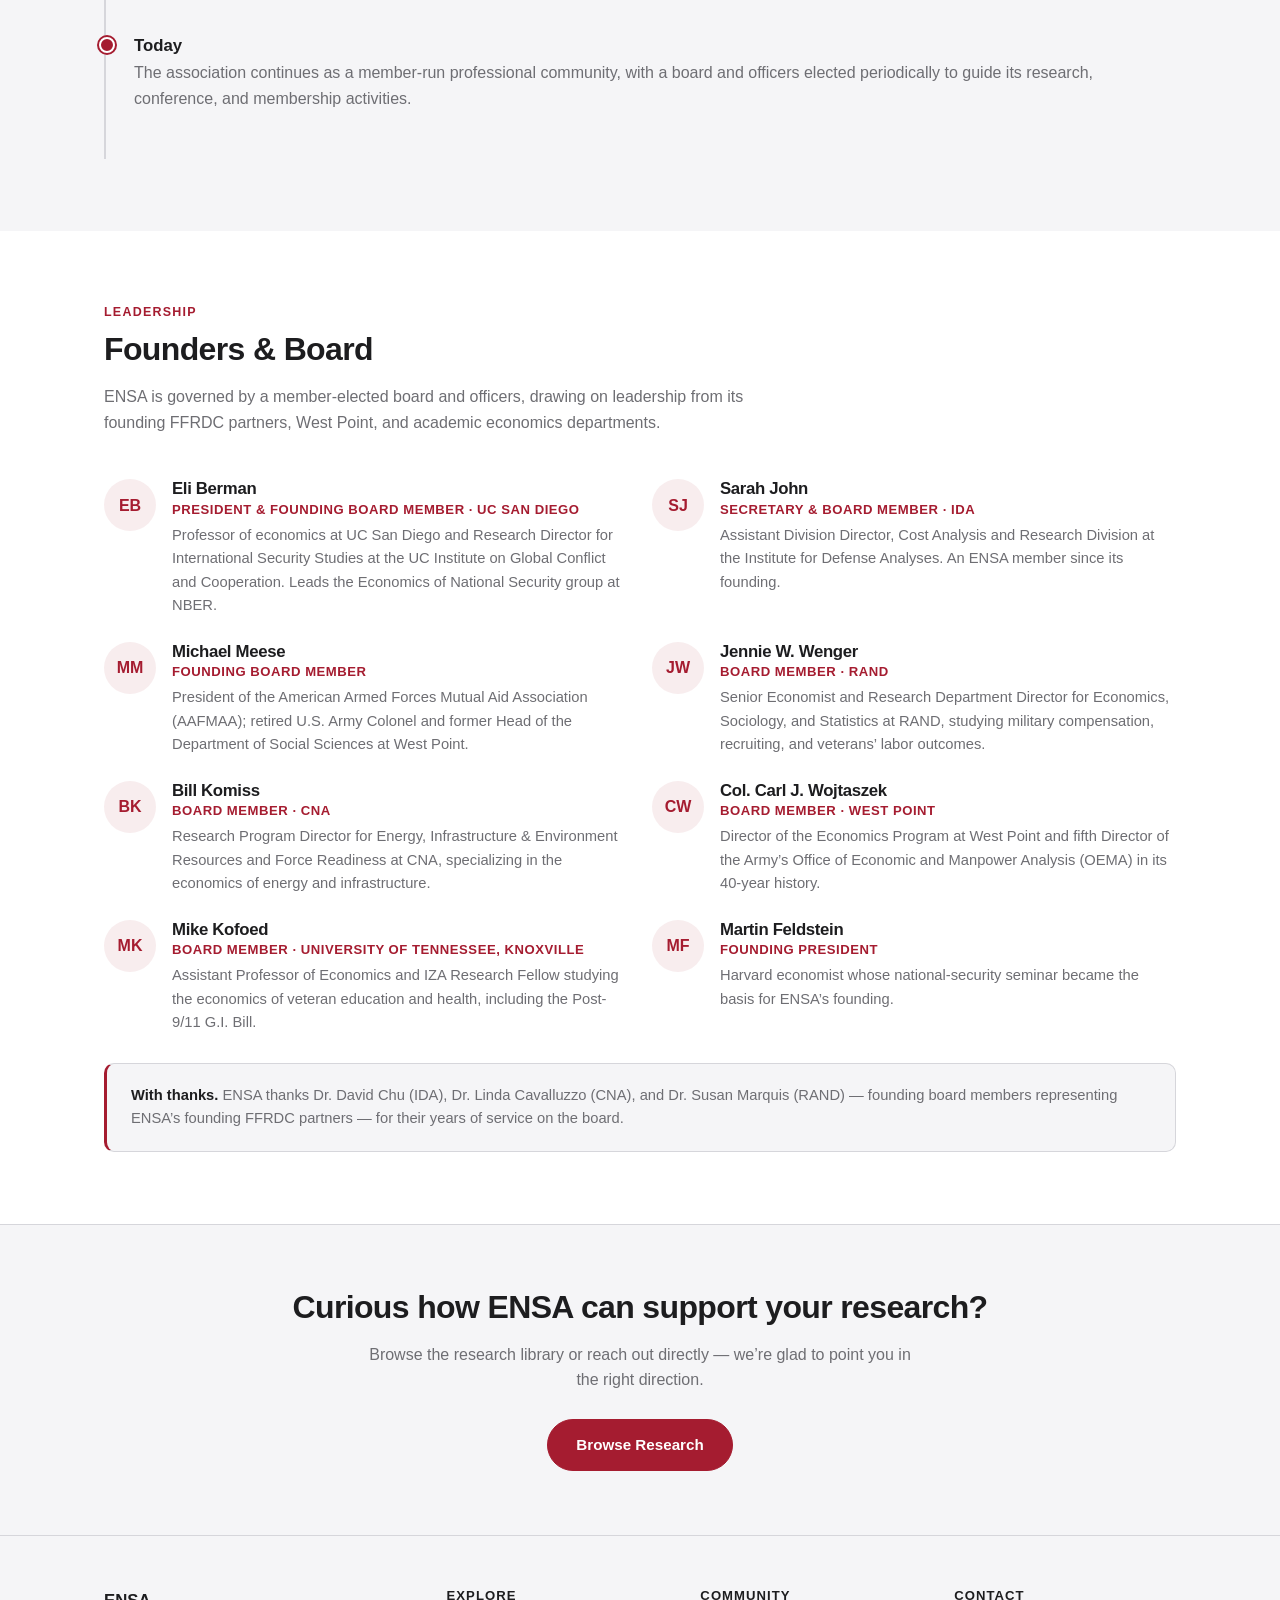
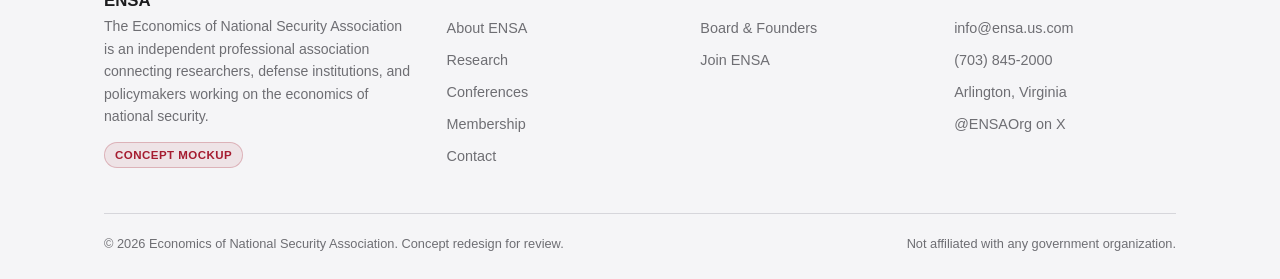
==== commit 9a3e0f75: "Correct site content against the real archived ENSA homepage The user supplied a Wayback Machine PDF" ====
--- a/about.html
+++ b/about.html
@@ -61,12 +61,12 @@
       <div>
         <span class="kicker">Our Mission</span>
         <h2>Advance the field, and put it to use.</h2>
-        <p>ENSA&rsquo;s founding purpose was simple: have relevant information &mdash; testimony, studies, data sets, and more &mdash; on the economics of national security collected in one place, and give researchers a way of communicating with each other. That mission has since grown to include enhancing national security itself, by providing evidence and expertise for the development of public policy.</p>
-        <p>The association provides a forum for new ideas and empirical results in economic research applied to national security, defense resource management, and the public policy questions that surround them. ENSA is a professional organization and is not affiliated with any government organization.</p>
+        <p>ENSA is a professional organization dedicated to promoting excellence in national security economics research. ENSA provides a forum for new ideas and empirical results of economic research applied to national security, defense resource management, and public policy relating to national security and defense.</p>
+        <p>Through a set of professional activities, ENSA aims to advance national security economics research, to achieve widespread recognition for the field of national security economics, and to enhance national security by providing evidence and expertise for the development of public policies. ENSA is a professional organization and is not affiliated with any government organization.</p>
 
         <p class="pull-quote">
-          &ldquo;Have relevant information &mdash; testimony, studies, data sets, etc. on the economics of national security &mdash; collected in one place, and provide a way of communicating to others interested in the topic.&rdquo;
-          <cite>&mdash; ENSA&rsquo;s founding purpose</cite>
+          &ldquo;National security was the single largest component of GDP, sparsely studied by economists.&rdquo;
+          <cite>&mdash; Martin Feldstein, ENSA Founding President</cite>
         </p>
       </div>
       <div>
@@ -86,7 +86,7 @@
       <ul class="timeline">
         <li>
           <div class="year">The Seminar</div>
-          <p>Martin Feldstein runs a long-standing seminar on the economics of national security at Harvard, drawing attention to how large a share of the federal budget &mdash; and how understudied a field &mdash; national security economics really was.</p>
+          <p>Martin Feldstein runs a long-standing seminar on the economics of national security at Harvard, drawing attention to how large a share of GDP &mdash; and how understudied a field &mdash; national security really was.</p>
         </li>
         <li>
           <div class="year">Founding</div>
@@ -109,7 +109,7 @@
       <div class="section-head">
         <span class="kicker">Leadership</span>
         <h2>Founders &amp; Board</h2>
-        <p>ENSA is governed by a member-elected board and president, with seats historically held by leadership from its founding FFRDC partners.</p>
+        <p>ENSA is governed by a member-elected board and officers, drawing on leadership from its founding FFRDC partners, West Point, and academic economics departments.</p>
       </div>
 
       <div class="grid cols-2">
@@ -117,46 +117,70 @@
           <div class="avatar">EB</div>
           <div>
             <h4>Eli Berman</h4>
-            <div class="role">President &amp; Founding Member &middot; UC San Diego</div>
-            <p>Economist at UC San Diego; a founding member of ENSA and its current president.</p>
+            <div class="role">President &amp; Founding Board Member &middot; UC San Diego</div>
+            <p>Professor of economics at UC San Diego and Research Director for International Security Studies at the UC Institute on Global Conflict and Cooperation. Leads the Economics of National Security group at NBER.</p>
+          </div>
+        </div>
+        <div class="person">
+          <div class="avatar">SJ</div>
+          <div>
+            <h4>Sarah John</h4>
+            <div class="role">Secretary &amp; Board Member &middot; IDA</div>
+            <p>Assistant Division Director, Cost Analysis and Research Division at the Institute for Defense Analyses. An ENSA member since its founding.</p>
+          </div>
+        </div>
+        <div class="person">
+          <div class="avatar">MM</div>
+          <div>
+            <h4>Michael Meese</h4>
+            <div class="role">Founding Board Member</div>
+            <p>President of the American Armed Forces Mutual Aid Association (AAFMAA); retired U.S. Army Colonel and former Head of the Department of Social Sciences at West Point.</p>
+          </div>
+        </div>
+        <div class="person">
+          <div class="avatar">JW</div>
+          <div>
+            <h4>Jennie W. Wenger</h4>
+            <div class="role">Board Member &middot; RAND</div>
+            <p>Senior Economist and Research Department Director for Economics, Sociology, and Statistics at RAND, studying military compensation, recruiting, and veterans&rsquo; labor outcomes.</p>
+          </div>
+        </div>
+        <div class="person">
+          <div class="avatar">BK</div>
+          <div>
+            <h4>Bill Komiss</h4>
+            <div class="role">Board Member &middot; CNA</div>
+            <p>Research Program Director for Energy, Infrastructure &amp; Environment Resources and Force Readiness at CNA, specializing in the economics of energy and infrastructure.</p>
+          </div>
+        </div>
+        <div class="person">
+          <div class="avatar">CW</div>
+          <div>
+            <h4>Col. Carl J. Wojtaszek</h4>
+            <div class="role">Board Member &middot; West Point</div>
+            <p>Director of the Economics Program at West Point and fifth Director of the Army&rsquo;s Office of Economic and Manpower Analysis (OEMA) in its 40-year history.</p>
+          </div>
+        </div>
+        <div class="person">
+          <div class="avatar">MK</div>
+          <div>
+            <h4>Mike Kofoed</h4>
+            <div class="role">Board Member &middot; University of Tennessee, Knoxville</div>
+            <p>Assistant Professor of Economics and IZA Research Fellow studying the economics of veteran education and health, including the Post-9/11 G.I. Bill.</p>
           </div>
         </div>
         <div class="person">
           <div class="avatar">MF</div>
           <div>
             <h4>Martin Feldstein</h4>
-            <div class="role">Founder</div>
+            <div class="role">Founding President</div>
             <p>Harvard economist whose national-security seminar became the basis for ENSA&rsquo;s founding.</p>
           </div>
         </div>
-        <div class="person">
-          <div class="avatar">DC</div>
-          <div>
-            <h4>Dr. David Chu</h4>
-            <div class="role">Founding Board Member &middot; IDA</div>
-            <p>Represented the Institute for Defense Analyses on ENSA&rsquo;s founding board.</p>
-          </div>
-        </div>
-        <div class="person">
-          <div class="avatar">LC</div>
-          <div>
-            <h4>Dr. Linda Cavalluzzo</h4>
-            <div class="role">Founding Board Member &middot; CNA</div>
-            <p>Represented CNA on ENSA&rsquo;s founding board.</p>
-          </div>
-        </div>
-        <div class="person">
-          <div class="avatar">SM</div>
-          <div>
-            <h4>Dr. Susan Marquis</h4>
-            <div class="role">Founding Board Member &middot; RAND</div>
-            <p>Represented the RAND Corporation on ENSA&rsquo;s founding board.</p>
-          </div>
-        </div>
       </div>
 
       <div class="callout" style="margin-top:28px;">
-        <strong>Board elections.</strong> ENSA holds periodic elections for its corporate board and officers as members&rsquo; terms conclude. Current board rosters and open seats are announced to the membership ahead of each election cycle &mdash; <a href="contact.html">contact us</a> for the latest.
+        <strong>With thanks.</strong> ENSA thanks Dr. David Chu (IDA), Dr. Linda Cavalluzzo (CNA), and Dr. Susan Marquis (RAND) &mdash; founding board members representing ENSA&rsquo;s founding FFRDC partners &mdash; for their years of service on the board.
       </div>
     </div>
   </section>
@@ -202,6 +226,7 @@
           <li><a href="mailto:info@ensa.us.com">info@ensa.us.com</a></li>
           <li><a href="tel:+17038452000">(703) 845-2000</a></li>
           <li>Arlington, Virginia</li>
+          <li><a href="https://twitter.com/ENSAOrg" target="_blank" rel="noopener">&commat;ENSAOrg on X</a></li>
         </ul>
       </div>
     </div>
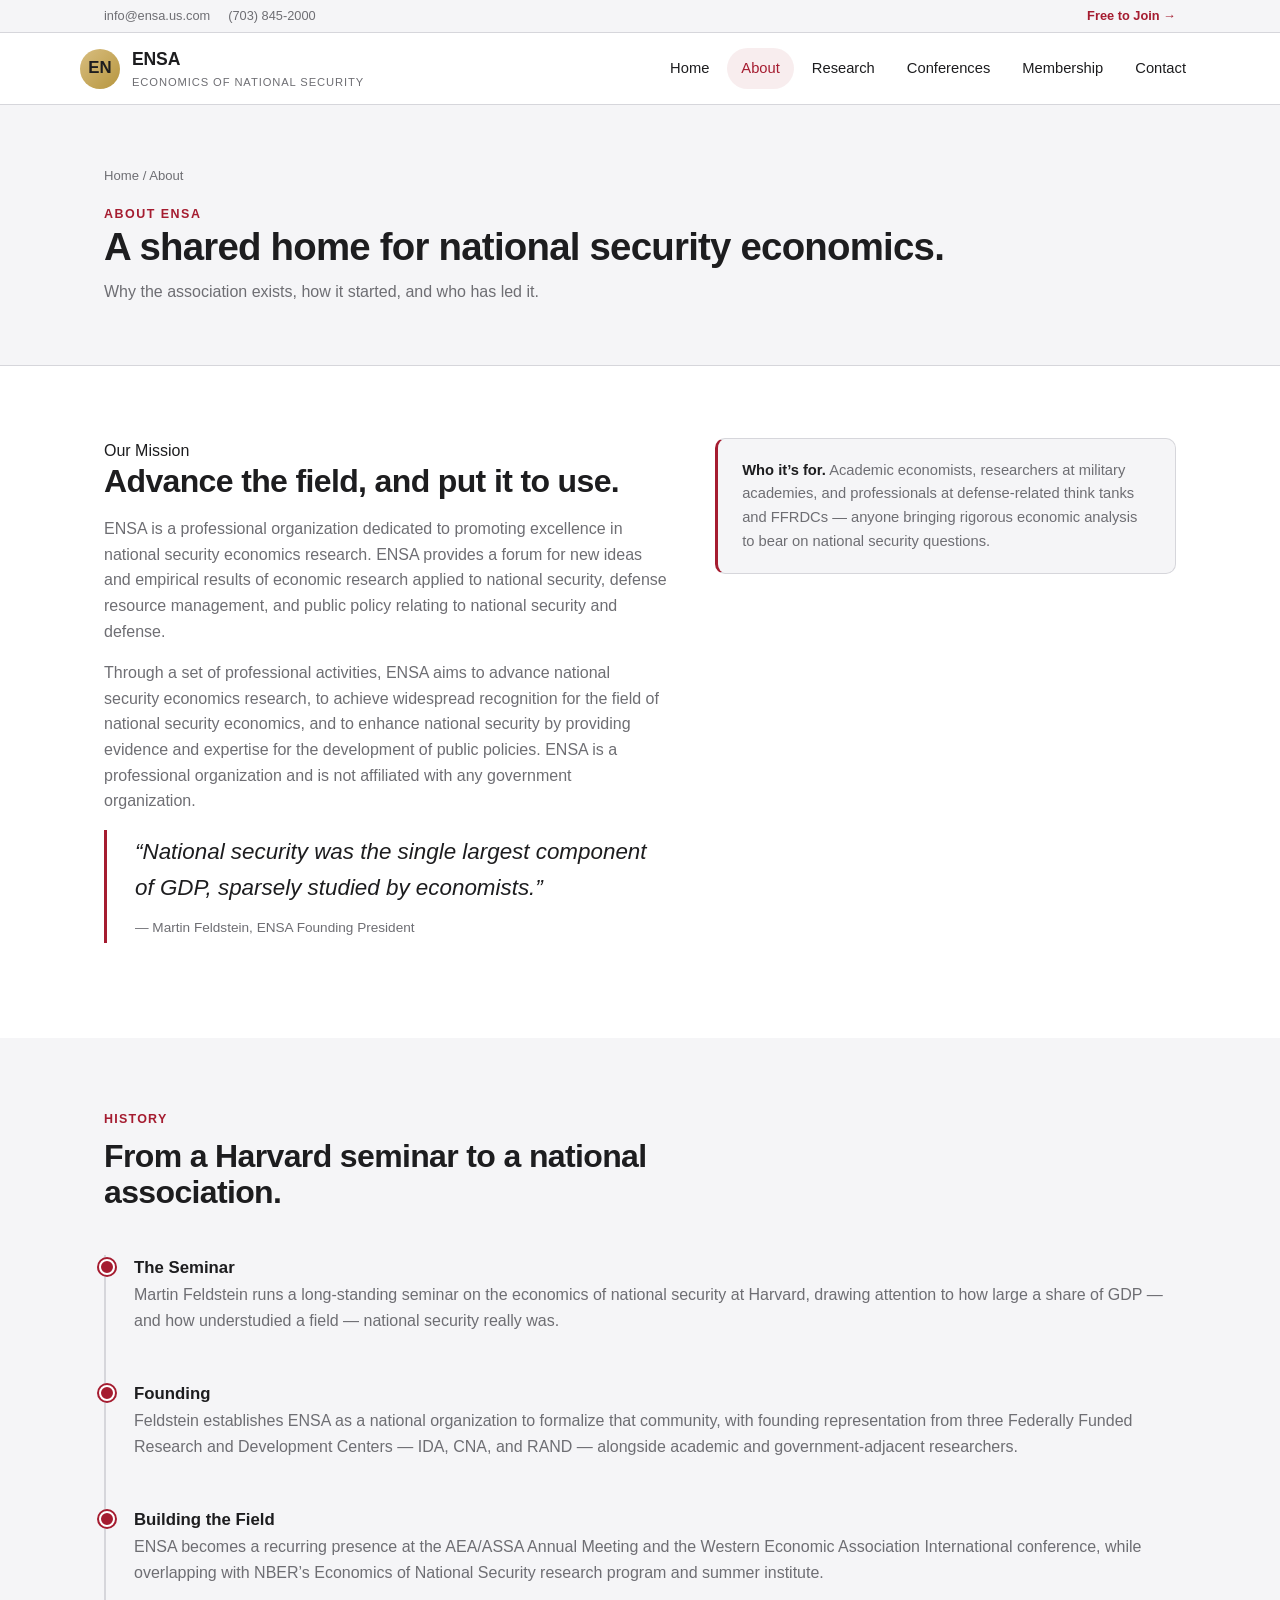
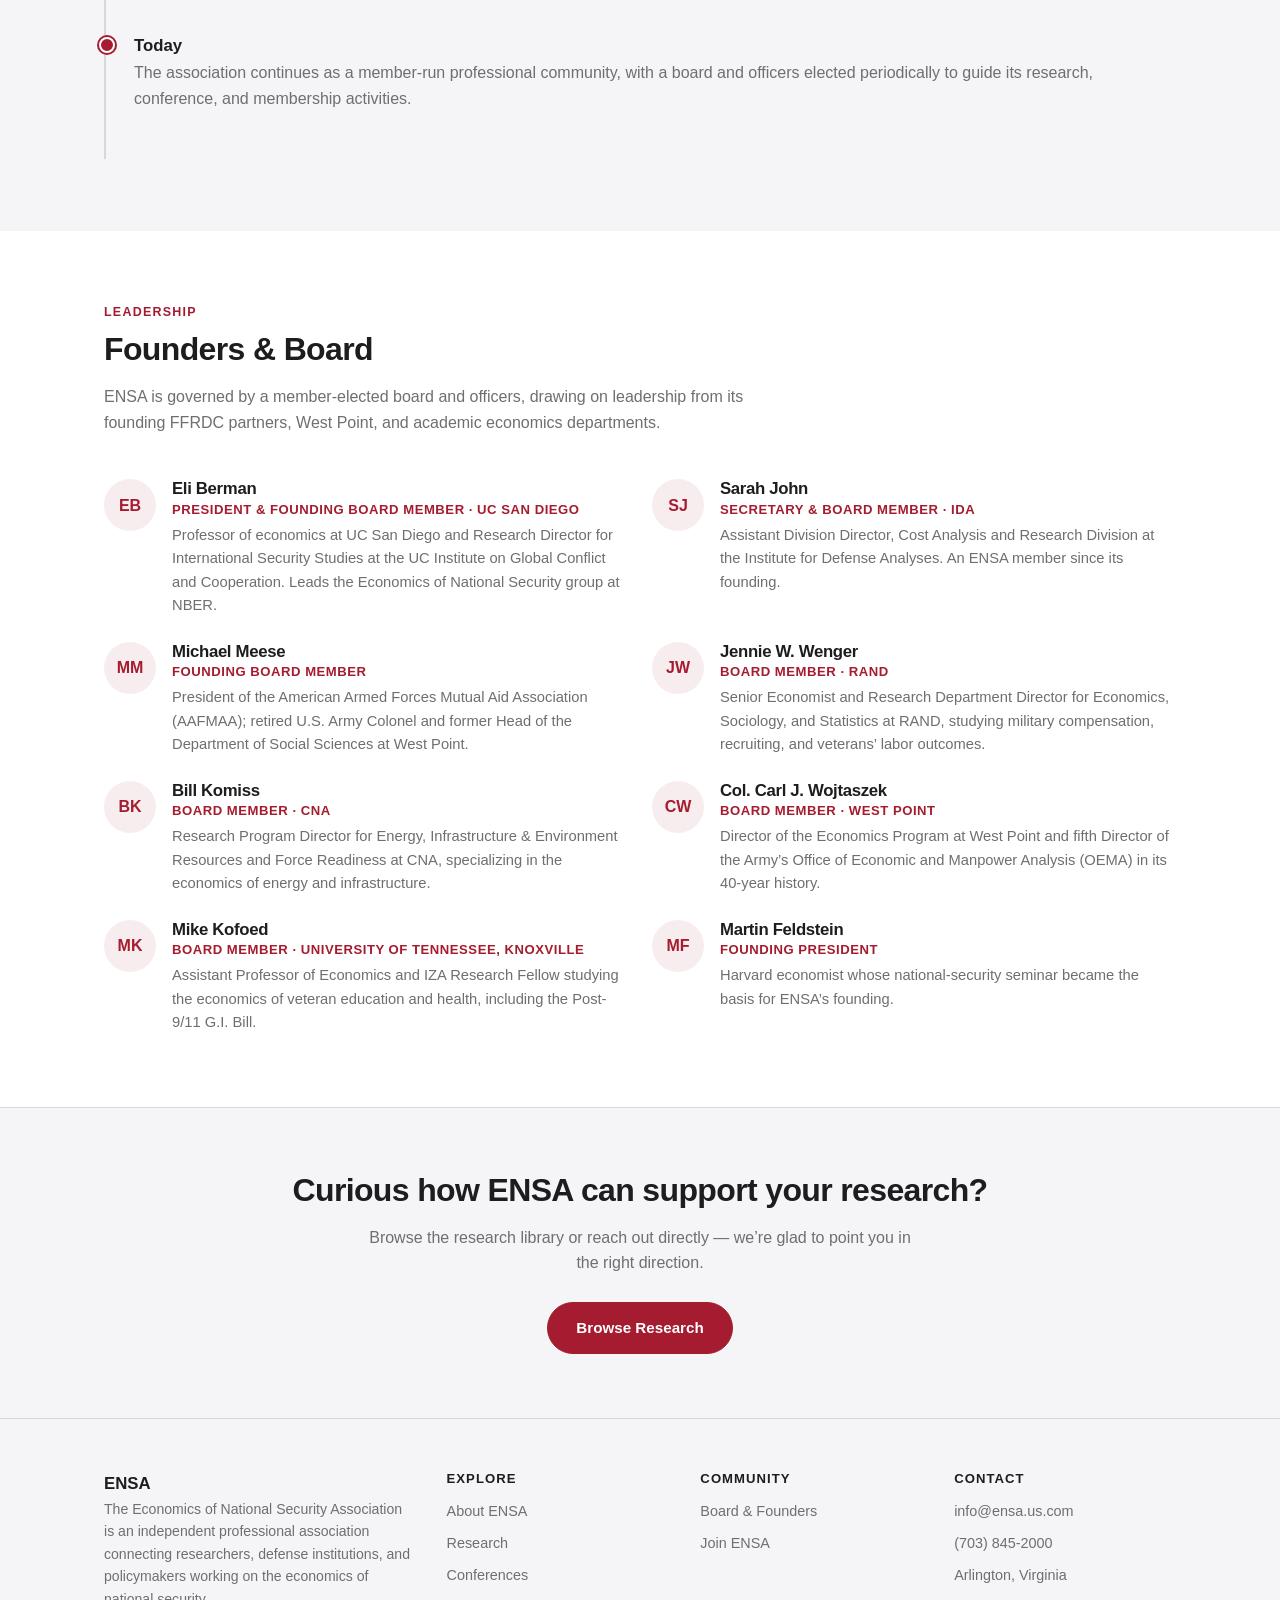
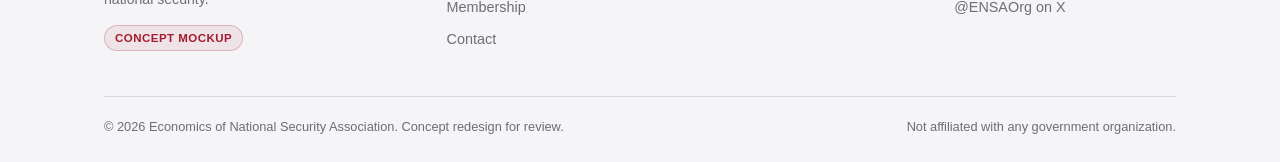
==== commit eb6e8396: "Drop dated 2023 board-retirement callout from About page Keep the real board roster; remove the news" ====
--- a/about.html
+++ b/about.html
@@ -178,10 +178,6 @@
           </div>
         </div>
       </div>
-
-      <div class="callout" style="margin-top:28px;">
-        <strong>With thanks.</strong> ENSA thanks Dr. David Chu (IDA), Dr. Linda Cavalluzzo (CNA), and Dr. Susan Marquis (RAND) &mdash; founding board members representing ENSA&rsquo;s founding FFRDC partners &mdash; for their years of service on the board.
-      </div>
     </div>
   </section>
 
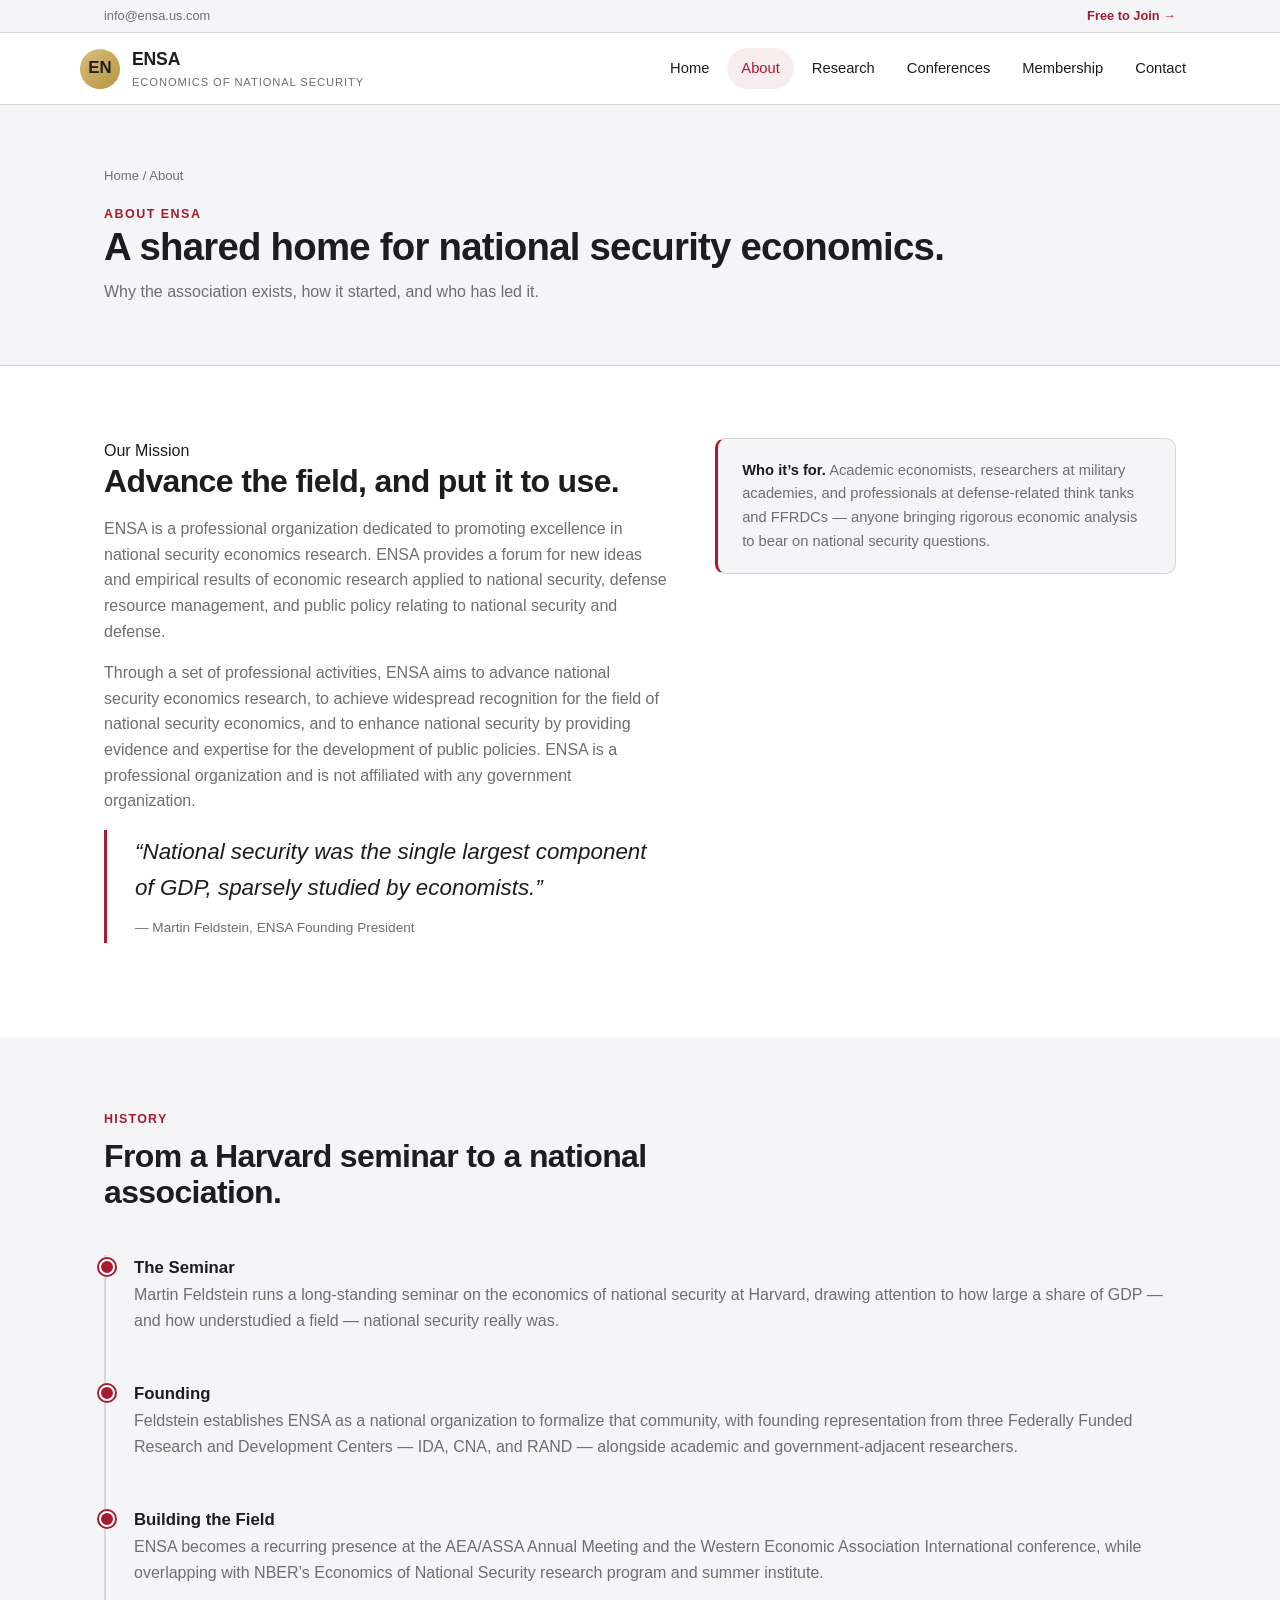
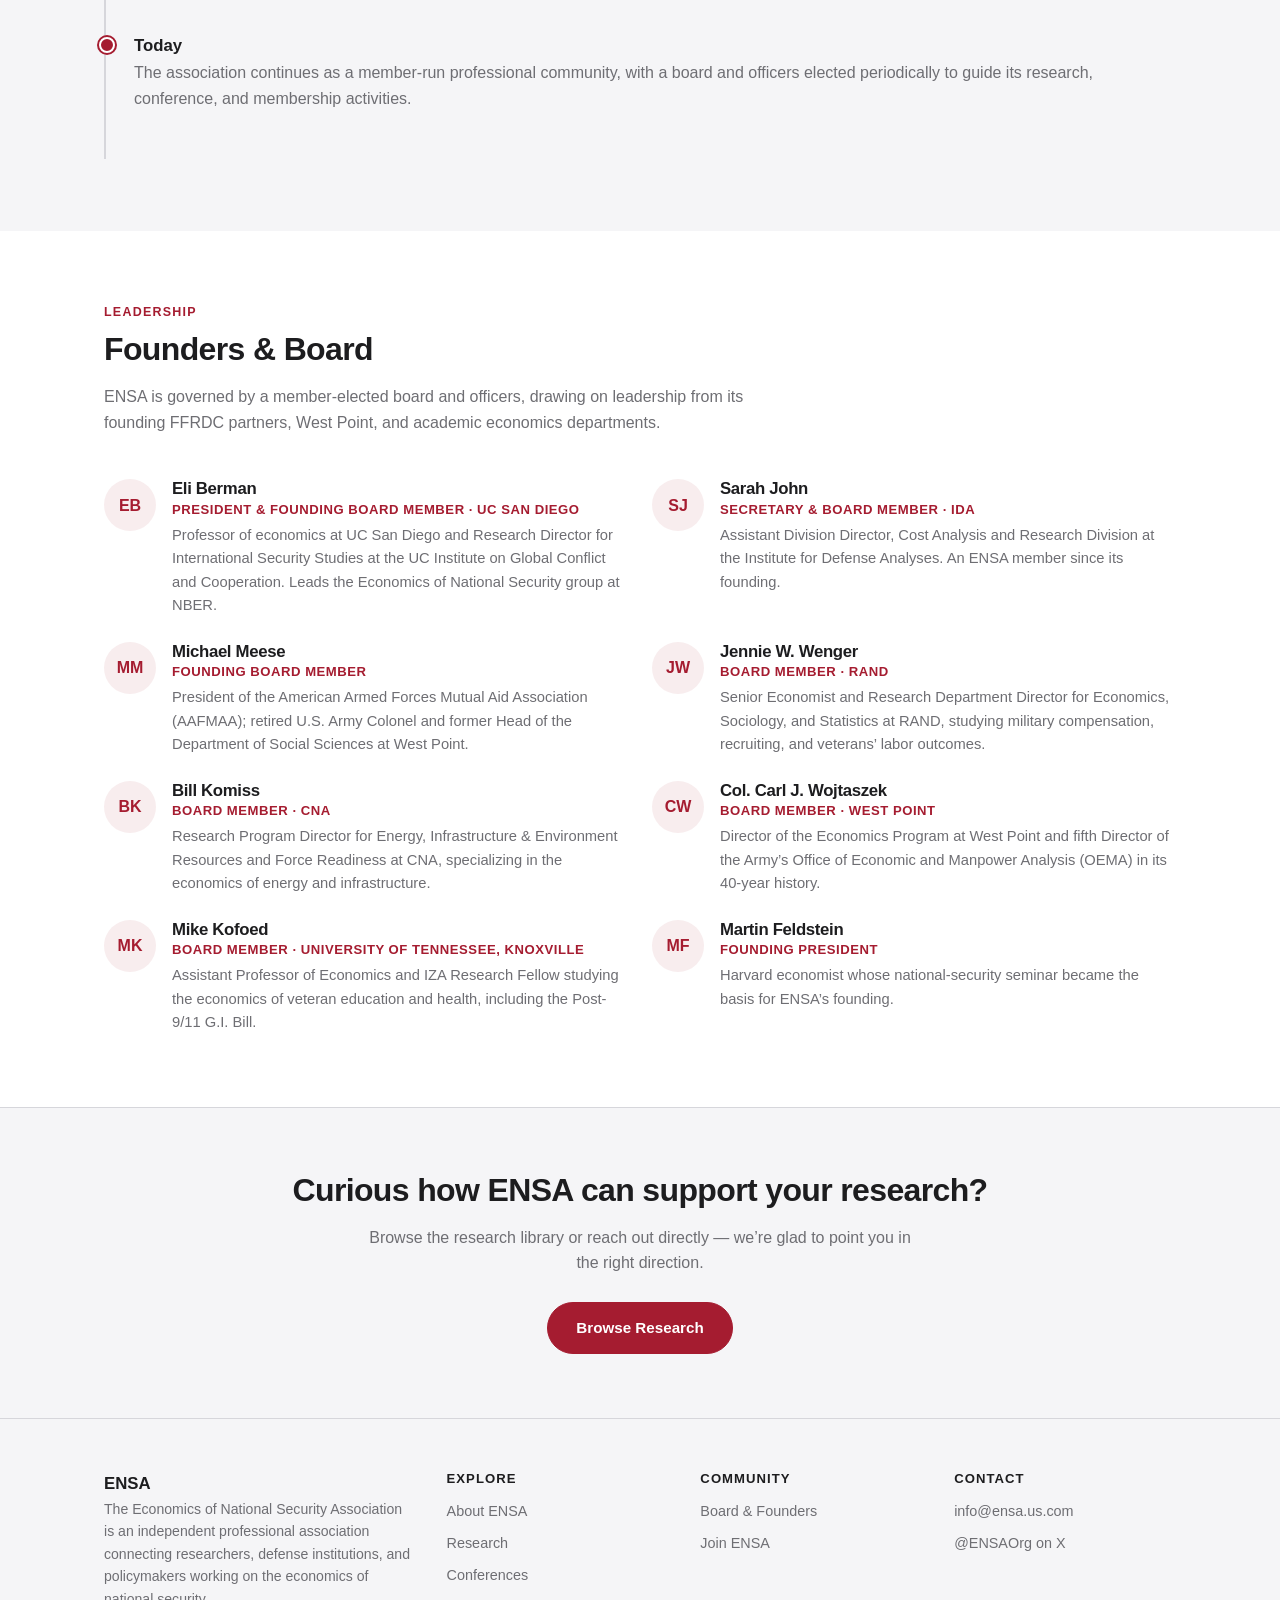
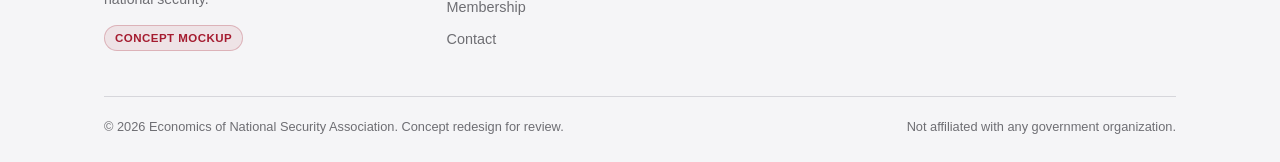
==== commit 317f26c5: "Remove unverified phone number and Arlington, VA location claim Both were unverified details I'd add" ====
--- a/about.html
+++ b/about.html
@@ -14,7 +14,6 @@
   <div class="container">
     <div class="topbar-links">
       <a href="mailto:info@ensa.us.com">info@ensa.us.com</a>
-      <a href="tel:+17038452000">(703) 845-2000</a>
     </div>
     <div class="topbar-links">
       <a href="membership.html">Free to Join &rarr;</a>
@@ -220,8 +219,6 @@
         <h4>Contact</h4>
         <ul>
           <li><a href="mailto:info@ensa.us.com">info@ensa.us.com</a></li>
-          <li><a href="tel:+17038452000">(703) 845-2000</a></li>
-          <li>Arlington, Virginia</li>
           <li><a href="https://twitter.com/ENSAOrg" target="_blank" rel="noopener">&commat;ENSAOrg on X</a></li>
         </ul>
       </div>
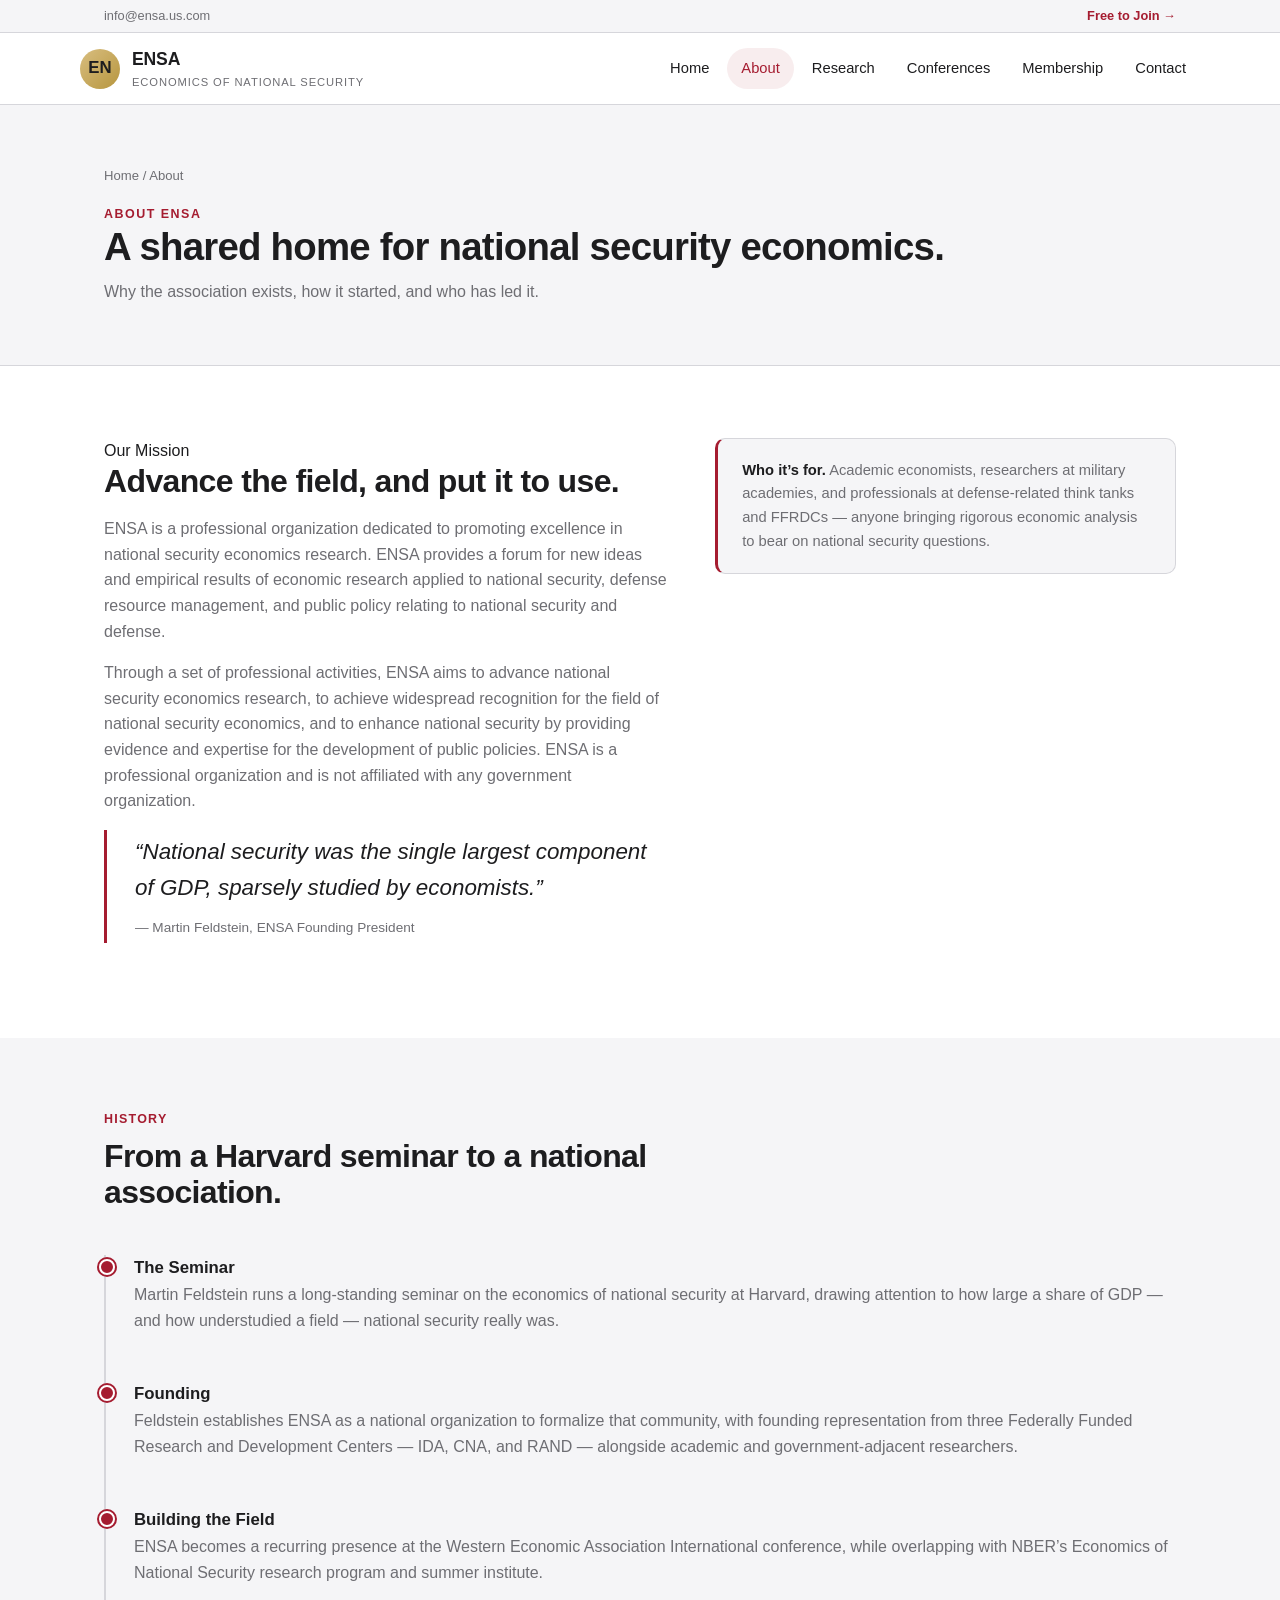
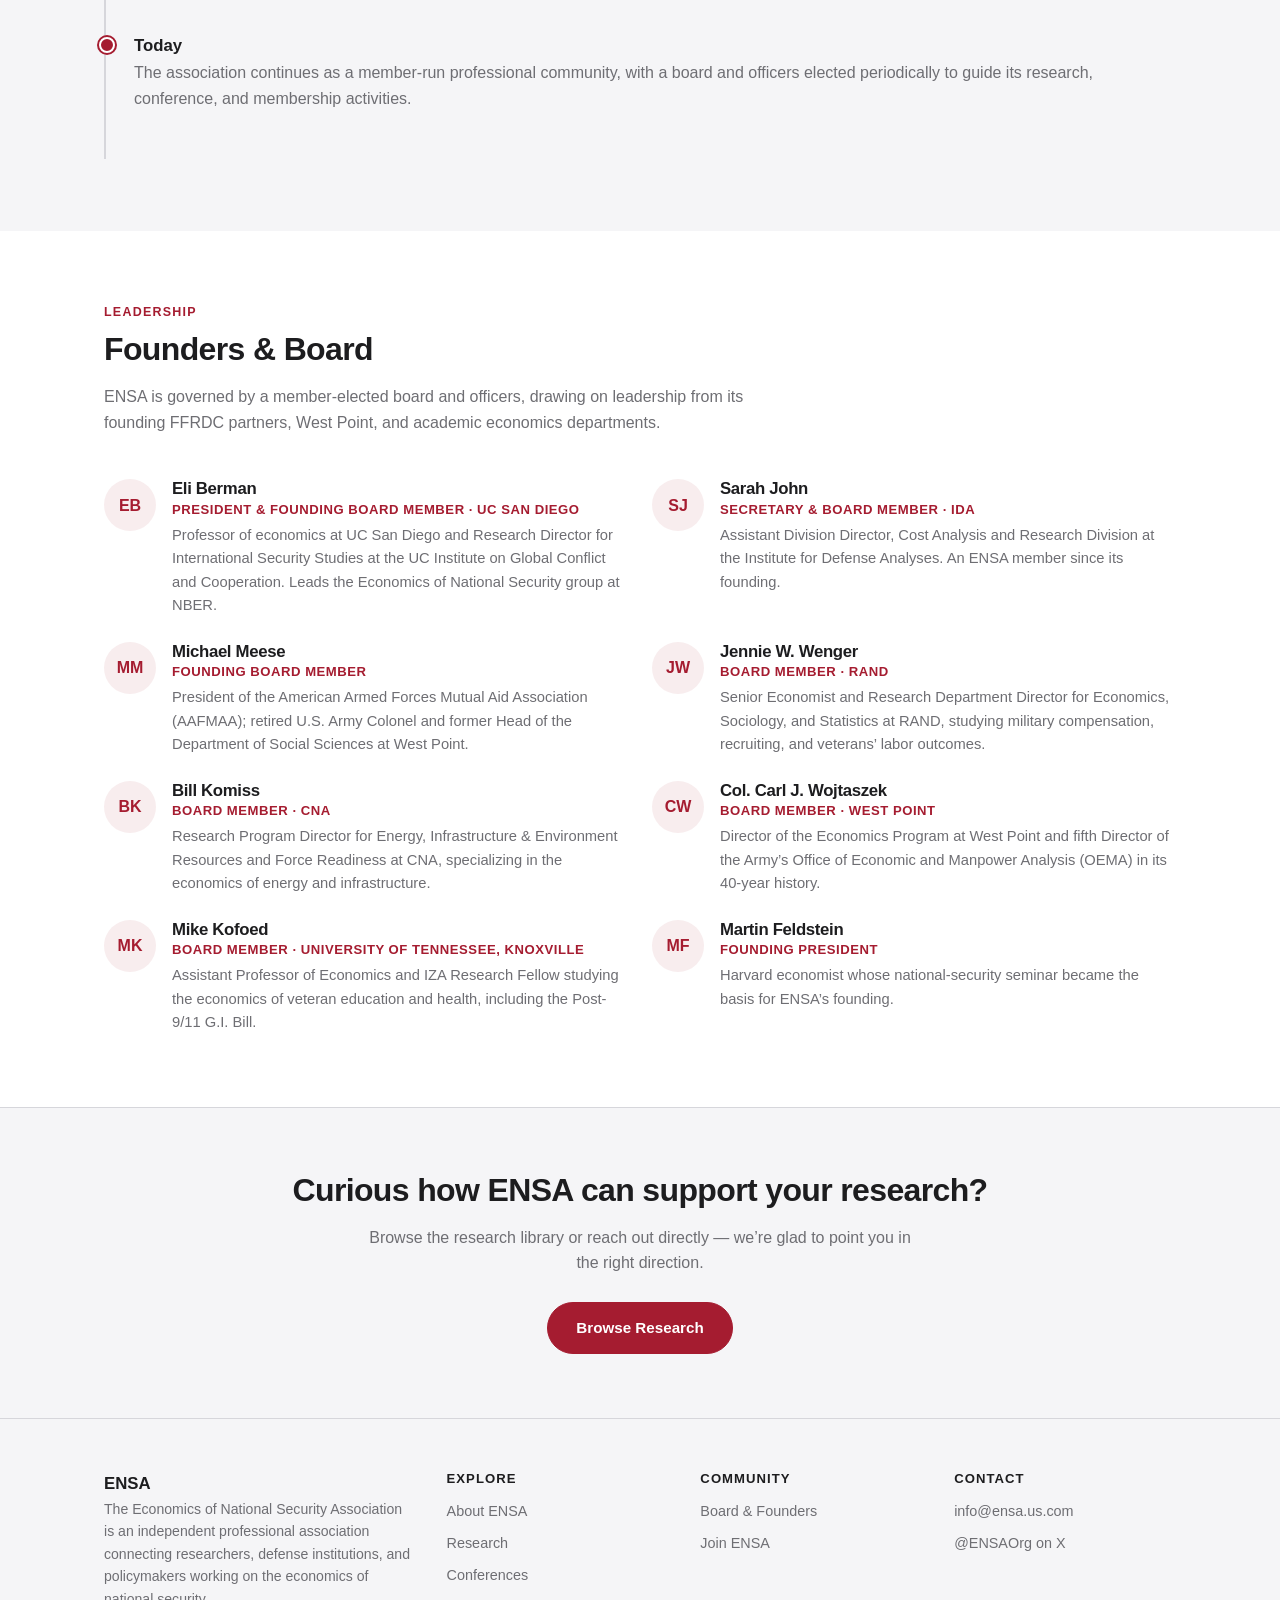
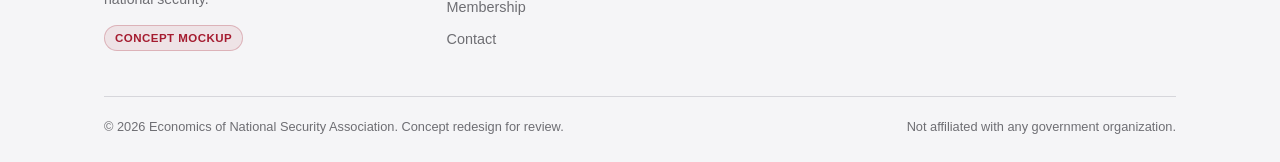
==== commit 3e36eda3: "Remove AEA/ASSA Annual Meeting references; ENSA no longer meets there Co-Authored-By: Claude Sonnet " ====
--- a/about.html
+++ b/about.html
@@ -93,7 +93,7 @@
         </li>
         <li>
           <div class="year">Building the Field</div>
-          <p>ENSA becomes a recurring presence at the AEA/ASSA Annual Meeting and the Western Economic Association International conference, while overlapping with NBER&rsquo;s Economics of National Security research program and summer institute.</p>
+          <p>ENSA becomes a recurring presence at the Western Economic Association International conference, while overlapping with NBER&rsquo;s Economics of National Security research program and summer institute.</p>
         </li>
         <li>
           <div class="year">Today</div>
--- a/css/style.css
+++ b/css/style.css
@@ -600,6 +600,34 @@
   border-color: var(--navy-light);
 }
 .form-note { font-size: 0.82rem; color: var(--ink-soft); margin-top: 4px; }
+.form-section-label {
+  font-family: var(--serif);
+  font-weight: 700;
+  color: var(--ink);
+  font-size: 1.15rem;
+  padding-top: 8px;
+  margin-bottom: -4px;
+}
+.form-grid .form-section-label:first-child { padding-top: 0; }
+.radio-row, .checkbox-grid {
+  display: flex;
+  flex-wrap: wrap;
+  gap: 10px 28px;
+  margin-top: 6px;
+}
+.radio-option, .checkbox-option {
+  display: flex;
+  align-items: center;
+  gap: 8px;
+  font-size: 0.92rem;
+  font-weight: 400;
+  color: var(--ink-soft);
+  cursor: pointer;
+}
+.radio-option input, .checkbox-option input {
+  width: auto;
+  accent-color: var(--navy-light);
+}
 
 /* ---------- Membership tiers ---------- */
 .tier {
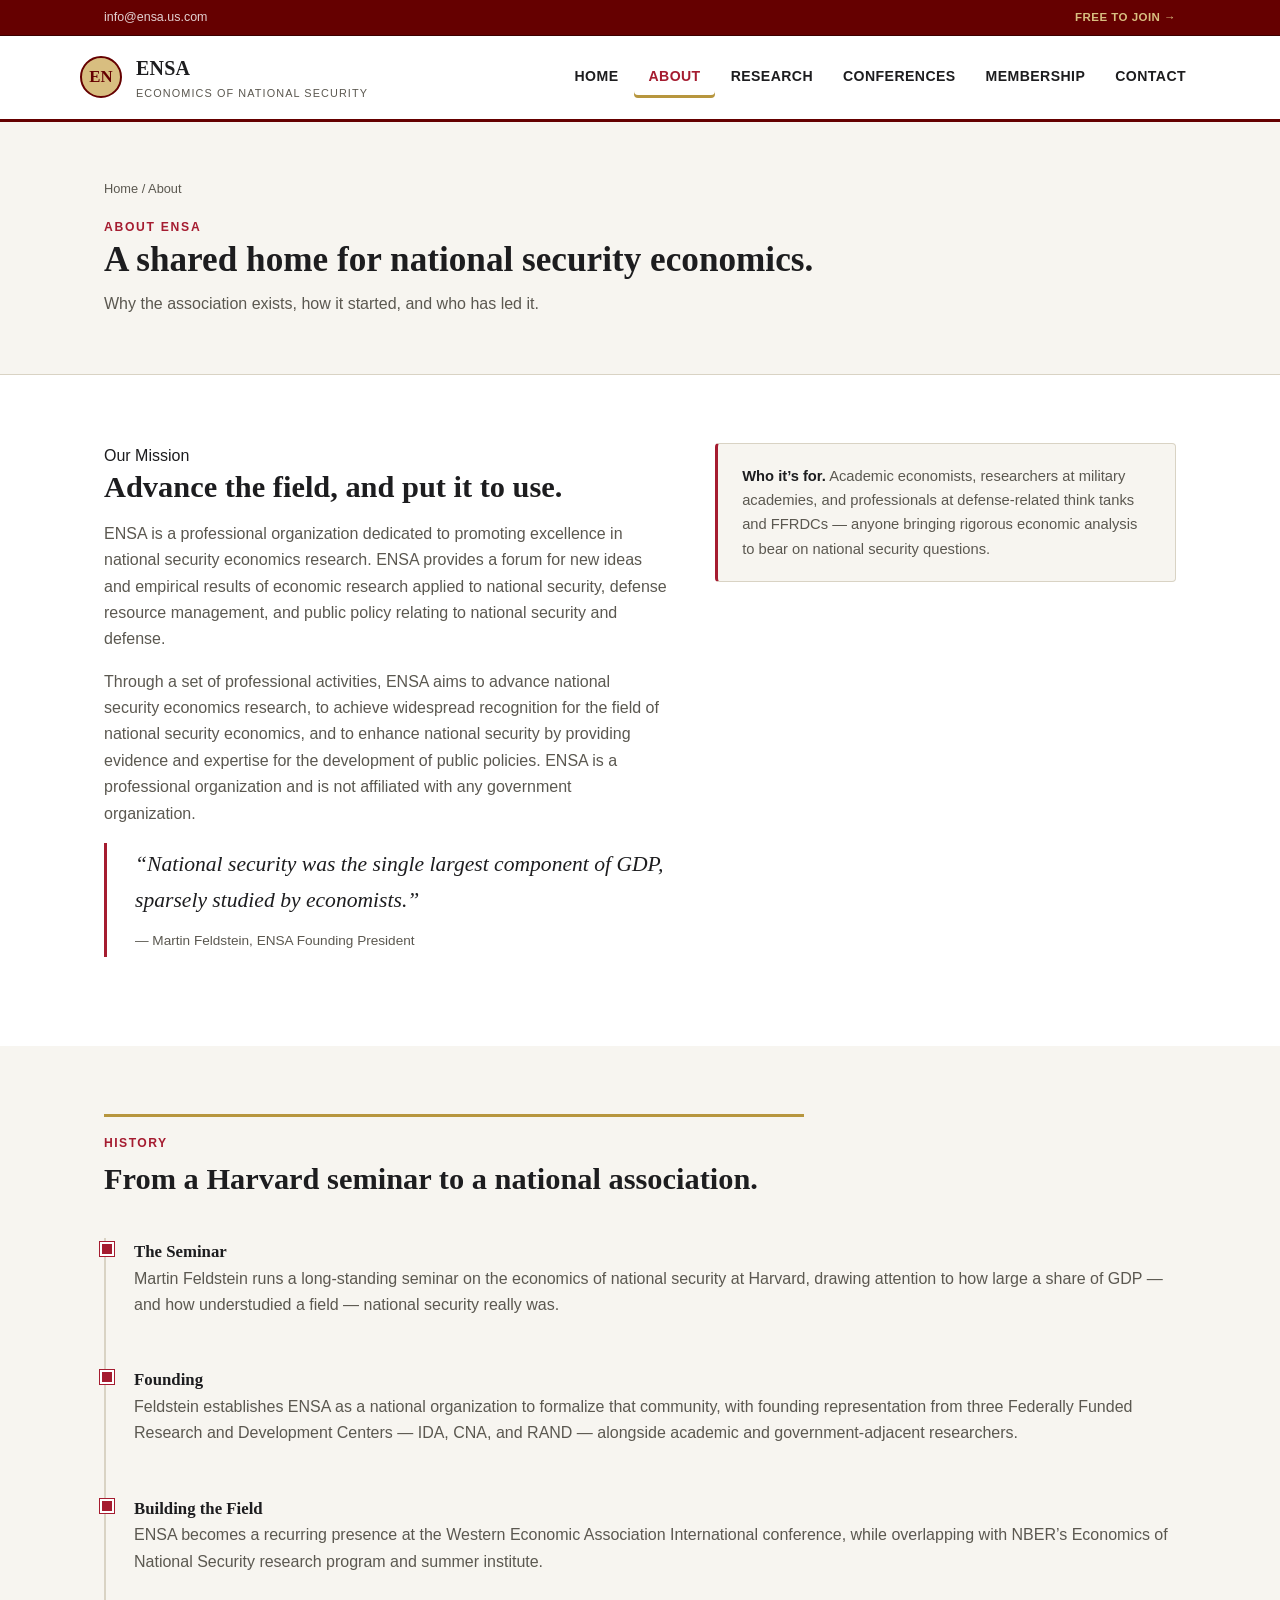
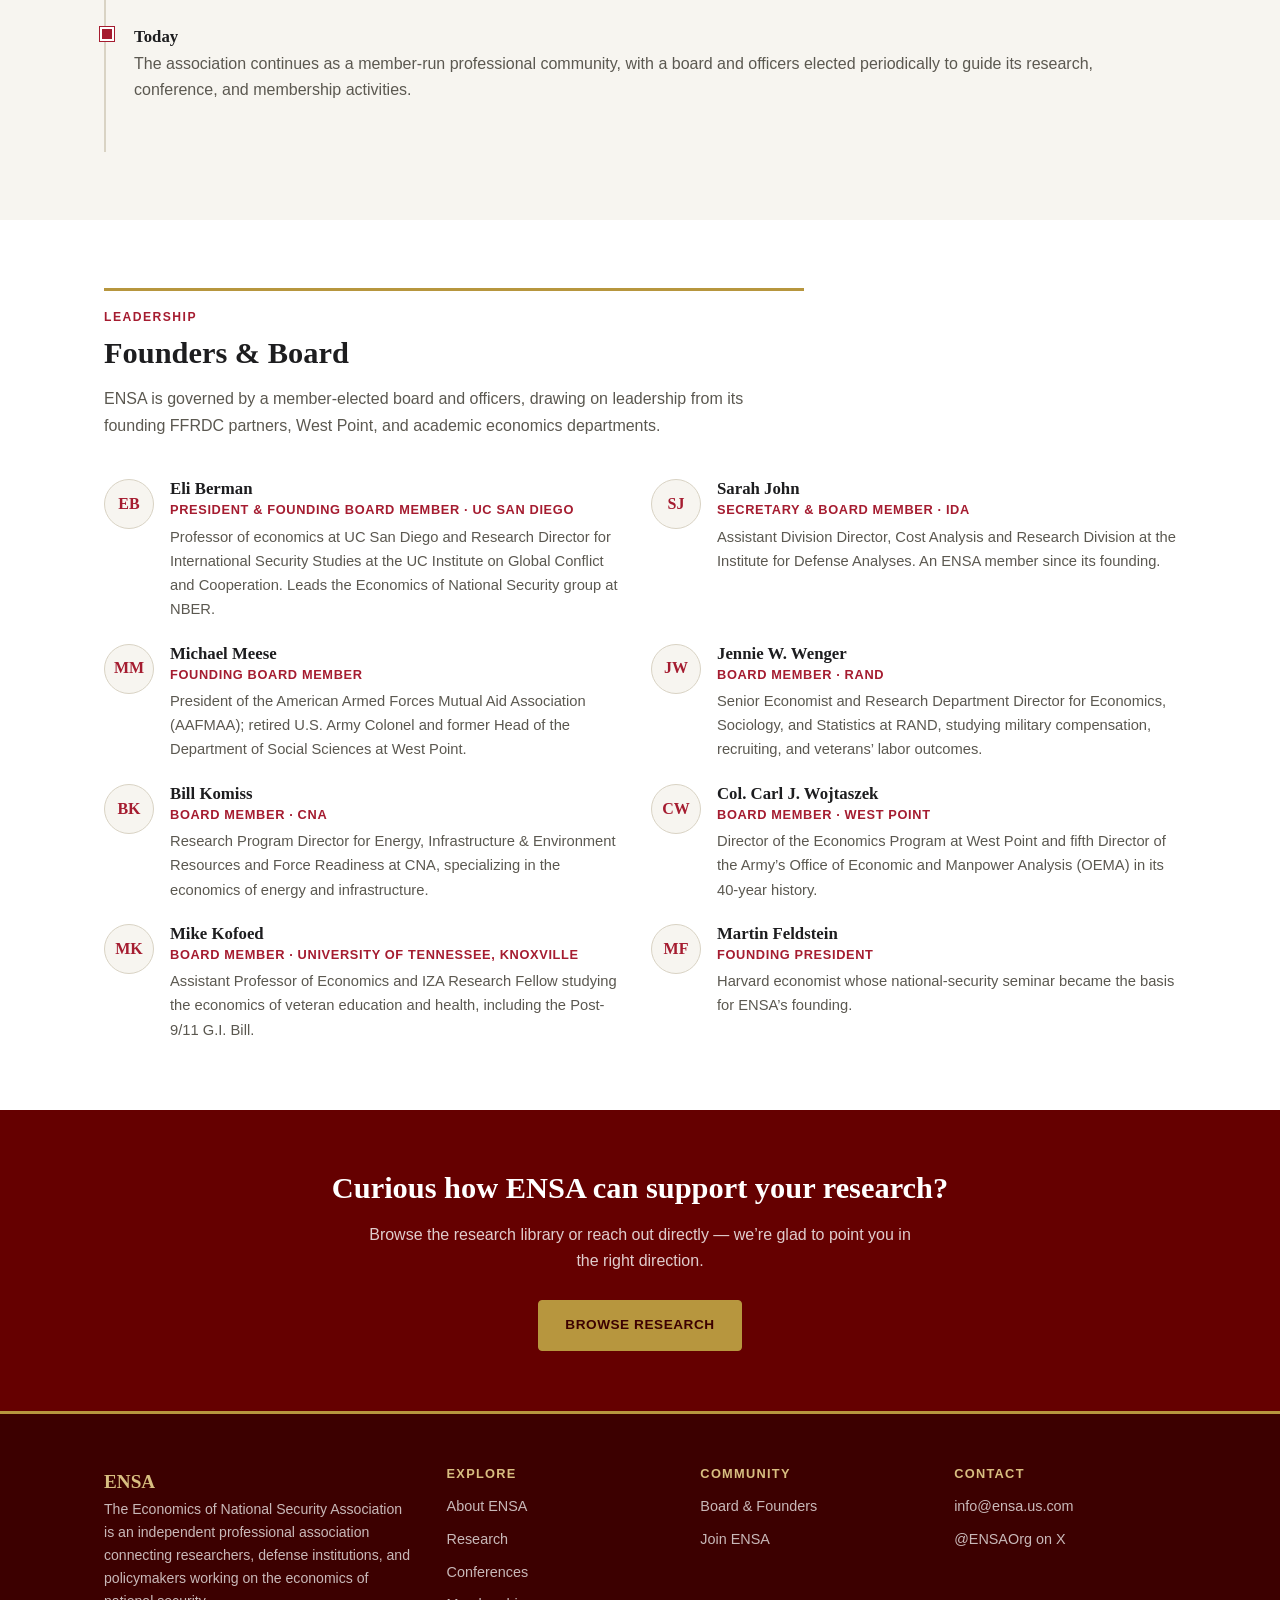
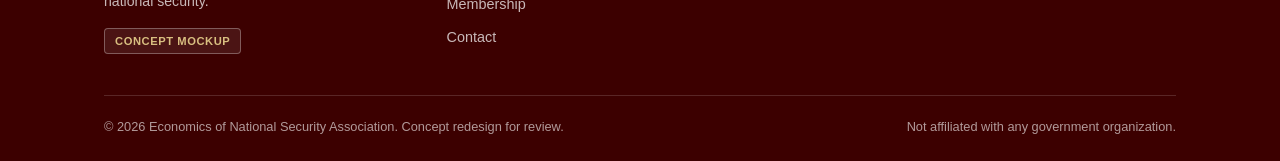
==== commit ca46ed2a: "Restyle for an academic/journal feel Swap the Apple-style chrome for something that reads more like " ====
--- a/about.html
+++ b/about.html
@@ -194,7 +194,7 @@
   <div class="container">
     <div class="footer-grid">
       <div class="footer-brand">
-        <span style="color:#1D1D1F;font-family:-apple-system,BlinkMacSystemFont,'Segoe UI',Helvetica,Arial,sans-serif;font-weight:700;font-size:1.05rem;">ENSA</span>
+        <span style="color:var(--gold-light);font-family:var(--serif);font-weight:700;font-size:1.2rem;">ENSA</span>
         <p>The Economics of National Security Association is an independent professional association connecting researchers, defense institutions, and policymakers working on the economics of national security.</p>
         <span class="mockup-badge">Concept Mockup</span>
       </div>
--- a/css/style.css
+++ b/css/style.css
@@ -1,5 +1,5 @@
 /* ENSA — Economics of National Security Association
-   Mockup stylesheet — white canvas, crimson + brass accents, Apple-style chrome */
+   Mockup stylesheet — academic/journal feel: serif headlines, crimson + brass accents, square-cornered chrome */
 
 :root {
   --navy: #650000;
@@ -8,16 +8,17 @@
   --gold: #B7963E;
   --gold-light: #D8BE80;
   --paper: #FFFFFF;
-  --paper-dark: #F5F5F7;
+  --paper-dark: #F7F5F0;
   --ink: #1D1D1F;
-  --ink-soft: #6E6E73;
-  --line: #D6D6DB;
+  --ink-soft: #5B5850;
+  --line: #D9D3C4;
   --white: #ffffff;
 
-  --serif: -apple-system, BlinkMacSystemFont, "SF Pro Display", "Helvetica Neue", Helvetica, Arial, sans-serif;
-  --sans: -apple-system, BlinkMacSystemFont, "SF Pro Text", "Helvetica Neue", Helvetica, Arial, sans-serif;
+  --serif: Georgia, Cambria, "Times New Roman", Times, serif;
+  --sans: "Helvetica Neue", Helvetica, Arial, sans-serif;
 
   --container: 1120px;
+  --radius: 4px;
 }
 
 * { box-sizing: border-box; }
@@ -29,7 +30,7 @@
   font-family: var(--sans);
   color: var(--ink);
   background: var(--paper);
-  line-height: 1.6;
+  line-height: 1.65;
   -webkit-font-smoothing: antialiased;
 }
 
@@ -37,14 +38,14 @@
   font-family: var(--serif);
   color: var(--ink);
   font-weight: 700;
-  letter-spacing: -0.02em;
-  line-height: 1.15;
+  letter-spacing: normal;
+  line-height: 1.2;
   margin: 0 0 0.5em;
 }
 
-h1 { font-size: 3rem; }
-h2 { font-size: 2rem; }
-h3 { font-size: 1.3rem; letter-spacing: -0.01em; }
+h1 { font-size: 2.8rem; }
+h2 { font-size: 1.9rem; }
+h3 { font-size: 1.25rem; }
 
 p { margin: 0 0 1em; color: var(--ink-soft); }
 
@@ -74,31 +75,29 @@
 
 /* ---------- Top bar ---------- */
 .topbar {
-  background: var(--paper-dark);
-  color: var(--ink-soft);
-  font-size: 0.8rem;
-  border-bottom: 1px solid var(--line);
+  background: var(--navy);
+  color: rgba(255,255,255,0.82);
+  font-size: 0.78rem;
+  border-bottom: 1px solid var(--navy-deep);
 }
 .topbar .container {
   display: flex;
   justify-content: space-between;
   align-items: center;
-  padding-top: 6px;
-  padding-bottom: 6px;
+  padding-top: 7px;
+  padding-bottom: 7px;
   flex-wrap: wrap;
   gap: 6px;
 }
-.topbar a { color: var(--ink-soft); text-decoration: none; }
-.topbar a:hover { color: var(--navy-light); }
+.topbar a { color: rgba(255,255,255,0.82); text-decoration: none; }
+.topbar a:hover { color: var(--white); }
 .topbar .topbar-links { display: flex; gap: 18px; align-items: center; }
-.topbar .topbar-links a[href*="membership"] { color: var(--navy-light); font-weight: 600; }
+.topbar .topbar-links a[href*="membership"] { color: var(--gold-light); font-weight: 700; text-transform: uppercase; letter-spacing: 0.04em; font-size: 0.72rem; }
 
 /* ---------- Header / nav ---------- */
 header.site-header {
-  background: rgba(255,255,255,0.82);
-  backdrop-filter: saturate(180%) blur(20px);
-  -webkit-backdrop-filter: saturate(180%) blur(20px);
-  border-bottom: 1px solid var(--line);
+  background: var(--paper);
+  border-bottom: 3px solid var(--navy);
   position: sticky;
   top: 0;
   z-index: 50;
@@ -107,21 +106,22 @@
   display: flex;
   align-items: center;
   justify-content: space-between;
-  padding: 12px 0;
+  padding: 16px 0;
   gap: 20px;
 }
 .brand {
   display: flex;
   align-items: center;
-  gap: 12px;
+  gap: 14px;
   text-decoration: none;
 }
 .brand-mark {
-  width: 40px;
-  height: 40px;
+  width: 42px;
+  height: 42px;
   border-radius: 50%;
-  background: linear-gradient(135deg, var(--gold-light), var(--gold));
-  color: var(--ink);
+  background: var(--gold-light);
+  border: 2px solid var(--navy);
+  color: var(--navy);
   display: flex;
   align-items: center;
   justify-content: center;
@@ -133,33 +133,35 @@
 .brand-text .brand-name {
   font-family: var(--serif);
   color: var(--ink);
-  font-size: 1.1rem;
-  font-weight: 700;
-  letter-spacing: -0.01em;
+  font-size: 1.25rem;
+  font-weight: 700;
+  letter-spacing: 0.01em;
   display: block;
 }
 .brand-text .brand-sub {
   color: var(--ink-soft);
-  font-size: 0.7rem;
-  text-transform: uppercase;
-  letter-spacing: 0.08em;
+  font-size: 0.68rem;
+  text-transform: uppercase;
+  letter-spacing: 0.1em;
   display: block;
 }
 
 nav.main-nav ul {
   list-style: none;
   display: flex;
-  gap: 4px;
+  gap: 2px;
   margin: 0;
   padding: 0;
 }
 nav.main-nav a {
   color: var(--ink);
   text-decoration: none;
-  font-size: 0.92rem;
-  font-weight: 500;
+  font-size: 0.88rem;
+  font-weight: 600;
+  text-transform: uppercase;
+  letter-spacing: 0.03em;
   padding: 9px 14px;
-  border-radius: 980px;
+  border-radius: var(--radius);
   display: block;
   transition: background 0.15s ease, color 0.15s ease;
 }
@@ -170,7 +172,7 @@
 }
 nav.main-nav a[aria-current="page"] {
   color: var(--navy-light);
-  background: rgba(165,28,48,0.08);
+  box-shadow: inset 0 -3px 0 var(--gold);
 }
 
 .nav-toggle {
@@ -179,7 +181,7 @@
   border: 1px solid var(--line);
   color: var(--ink);
   font-size: 1.3rem;
-  border-radius: 8px;
+  border-radius: var(--radius);
   padding: 6px 10px;
   cursor: pointer;
 }
@@ -188,15 +190,15 @@
 .hero {
   background: var(--paper);
   color: var(--ink);
-  padding: 96px 0 84px;
+  padding: 88px 0 76px;
   position: relative;
 }
 .hero .container { position: relative; }
 .hero .eyebrow {
   color: var(--navy-light);
   text-transform: uppercase;
-  letter-spacing: 0.12em;
-  font-size: 0.8rem;
+  letter-spacing: 0.14em;
+  font-size: 0.78rem;
   font-weight: 700;
   margin-bottom: 16px;
 }
@@ -207,7 +209,7 @@
 }
 .hero p.lead {
   color: var(--ink-soft);
-  font-size: 1.2rem;
+  font-size: 1.15rem;
   max-width: 620px;
   margin-bottom: 34px;
 }
@@ -215,22 +217,24 @@
 
 .btn {
   display: inline-block;
-  padding: 13px 28px;
-  border-radius: 980px;
-  font-weight: 600;
-  font-size: 0.95rem;
+  padding: 13px 26px;
+  border-radius: var(--radius);
+  font-weight: 700;
+  font-size: 0.85rem;
+  text-transform: uppercase;
+  letter-spacing: 0.04em;
   text-decoration: none;
   border: 1.5px solid transparent;
   cursor: pointer;
   font-family: var(--sans);
-  transition: background 0.15s ease, color 0.15s ease, border-color 0.15s ease, transform 0.1s ease;
+  transition: background 0.15s ease, color 0.15s ease, border-color 0.15s ease;
 }
 .btn-gold {
-  background: var(--navy-light);
+  background: var(--navy);
   color: var(--white);
-  border-color: var(--navy-light);
-}
-.btn-gold:hover { background: var(--navy); border-color: var(--navy); color: var(--white); }
+  border-color: var(--navy);
+}
+.btn-gold:hover { background: var(--navy-deep); border-color: var(--navy-deep); color: var(--white); }
 .btn-outline {
   background: transparent;
   color: var(--ink);
@@ -244,23 +248,23 @@
 .page-hero {
   background: var(--paper-dark);
   color: var(--ink);
-  padding: 60px 0;
+  padding: 56px 0;
   border-bottom: 1px solid var(--line);
 }
 .page-hero .eyebrow {
   color: var(--navy-light);
   text-transform: uppercase;
-  letter-spacing: 0.12em;
-  font-size: 0.78rem;
+  letter-spacing: 0.14em;
+  font-size: 0.76rem;
   font-weight: 700;
   margin-bottom: 10px;
 }
-.page-hero h1 { color: var(--ink); margin-bottom: 10px; font-size: 2.4rem; }
+.page-hero h1 { color: var(--ink); margin-bottom: 10px; font-size: 2.2rem; }
 .page-hero p { color: var(--ink-soft); max-width: 700px; margin-bottom: 0; }
 
 /* breadcrumb */
 .breadcrumb {
-  font-size: 0.82rem;
+  font-size: 0.8rem;
   color: var(--ink-soft);
   margin-bottom: 14px;
 }
@@ -268,14 +272,14 @@
 .breadcrumb a:hover { color: var(--navy-light); }
 
 /* ---------- Sections ---------- */
-section { padding: 72px 0; scroll-margin-top: 88px; }
+section { padding: 68px 0; scroll-margin-top: 88px; }
 section.alt { background: var(--paper-dark); }
-.section-head { max-width: 700px; margin-bottom: 44px; }
+.section-head { max-width: 700px; margin-bottom: 40px; border-top: 3px solid var(--gold); padding-top: 16px; }
 .section-head .kicker {
   color: var(--navy-light);
   text-transform: uppercase;
-  font-size: 0.78rem;
-  letter-spacing: 0.1em;
+  font-size: 0.76rem;
+  letter-spacing: 0.12em;
   font-weight: 700;
   margin-bottom: 8px;
   display: block;
@@ -284,7 +288,7 @@
 /* ---------- Card grid ---------- */
 .grid {
   display: grid;
-  gap: 24px;
+  gap: 22px;
   grid-template-columns: repeat(3, 1fr);
 }
 .grid.cols-2 { grid-template-columns: repeat(2, 1fr); }
@@ -293,22 +297,23 @@
 .card {
   background: var(--white);
   border: 1px solid var(--line);
-  border-radius: 18px;
-  padding: 30px;
-  box-shadow: 0 1px 2px rgba(0,0,0,0.03);
-  transition: box-shadow 0.2s ease, transform 0.2s ease;
-}
-.card:hover { box-shadow: 0 16px 32px rgba(0,0,0,0.08); transform: translateY(-2px); }
+  border-radius: var(--radius);
+  border-top: 3px solid var(--navy);
+  padding: 28px;
+  transition: border-color 0.2s ease;
+}
+.card:hover { border-color: var(--navy-light); }
 .card .icon {
-  width: 46px;
-  height: 46px;
-  border-radius: 50%;
-  background: rgba(165,28,48,0.08);
+  width: 40px;
+  height: 40px;
+  border-radius: var(--radius);
+  background: var(--paper-dark);
+  border: 1px solid var(--line);
   color: var(--navy-light);
   display: flex;
   align-items: center;
   justify-content: center;
-  font-size: 1.3rem;
+  font-size: 1.15rem;
   margin-bottom: 18px;
 }
 .card h3 { margin-bottom: 10px; }
@@ -316,33 +321,32 @@
 .card .card-link {
   display: inline-block;
   margin-top: 14px;
-  font-size: 0.88rem;
-  font-weight: 600;
+  font-size: 0.85rem;
+  font-weight: 700;
   text-decoration: none;
 }
 
 /* ---------- Stats ---------- */
 .stats {
-  background: var(--paper-dark);
-  color: var(--ink);
-  padding: 52px 0;
-  border-top: 1px solid var(--line);
-  border-bottom: 1px solid var(--line);
+  background: var(--navy);
+  color: var(--white);
+  padding: 48px 0;
+  border-top: 1px solid var(--navy-deep);
+  border-bottom: 1px solid var(--navy-deep);
 }
 .stats .grid { grid-template-columns: repeat(4, 1fr); text-align: center; gap: 20px; }
 .stat .num {
   font-family: var(--serif);
   font-weight: 700;
-  font-size: 2.5rem;
-  color: var(--ink);
+  font-size: 2.3rem;
+  color: var(--gold-light);
   display: block;
-  letter-spacing: -0.02em;
 }
 .stat .label {
-  color: var(--ink-soft);
-  font-size: 0.83rem;
-  text-transform: uppercase;
-  letter-spacing: 0.05em;
+  color: rgba(255,255,255,0.78);
+  font-size: 0.8rem;
+  text-transform: uppercase;
+  letter-spacing: 0.06em;
 }
 
 /* ---------- Pull quote ---------- */
@@ -350,8 +354,8 @@
   border-left: 3px solid var(--navy-light);
   padding: 4px 0 4px 28px;
   font-family: var(--serif);
-  font-weight: 500;
-  font-size: 1.4rem;
+  font-weight: 400;
+  font-size: 1.35rem;
   color: var(--ink);
   font-style: italic;
   margin: 0 0 1em;
@@ -379,14 +383,13 @@
 .timeline li::before {
   content: "";
   position: absolute;
-  left: -7px;
+  left: -6px;
   top: 4px;
-  width: 12px;
-  height: 12px;
-  border-radius: 50%;
+  width: 10px;
+  height: 10px;
   background: var(--navy-light);
   border: 2px solid var(--white);
-  box-shadow: 0 0 0 2px var(--navy-light);
+  box-shadow: 0 0 0 1px var(--navy-light);
 }
 .timeline .year {
   font-family: var(--serif);
@@ -402,10 +405,11 @@
   align-items: flex-start;
 }
 .person .avatar {
-  width: 52px;
-  height: 52px;
+  width: 50px;
+  height: 50px;
   border-radius: 50%;
-  background: rgba(165,28,48,0.08);
+  background: var(--paper-dark);
+  border: 1px solid var(--line);
   color: var(--navy-light);
   display: flex;
   align-items: center;
@@ -415,7 +419,7 @@
   flex-shrink: 0;
 }
 .person h4 { margin: 0; color: var(--ink); font-family: var(--serif); font-size: 1.05rem; }
-.person .role { color: var(--navy-light); font-size: 0.82rem; font-weight: 700; text-transform: uppercase; letter-spacing: 0.04em; margin-bottom: 4px; }
+.person .role { color: var(--navy-light); font-size: 0.8rem; font-weight: 700; text-transform: uppercase; letter-spacing: 0.05em; margin-bottom: 4px; }
 .person p { font-size: 0.92rem; margin-bottom: 0; }
 
 /* ---------- Note / callout ---------- */
@@ -423,7 +427,7 @@
   background: var(--paper-dark);
   border: 1px solid var(--line);
   border-left: 3px solid var(--navy-light);
-  border-radius: 10px;
+  border-radius: var(--radius);
   padding: 20px 24px;
   font-size: 0.92rem;
   color: var(--ink-soft);
@@ -436,14 +440,16 @@
   background: var(--paper-dark);
   border: 1px solid var(--line);
   color: var(--ink);
-  font-size: 0.8rem;
-  font-weight: 600;
-  padding: 5px 14px;
-  border-radius: 980px;
+  font-size: 0.76rem;
+  font-weight: 700;
+  text-transform: uppercase;
+  letter-spacing: 0.03em;
+  padding: 5px 12px;
+  border-radius: var(--radius);
 }
 
 /* ---------- Table ---------- */
-table.data-table { width: 100%; border-collapse: collapse; background: var(--white); border: 1px solid var(--line); border-radius: 12px; overflow: hidden; }
+table.data-table { width: 100%; border-collapse: collapse; background: var(--white); border: 1px solid var(--line); }
 table.data-table th, table.data-table td {
   text-align: left;
   padding: 14px 16px;
@@ -455,6 +461,7 @@
   color: var(--ink);
   font-family: var(--serif);
   font-weight: 700;
+  border-bottom: 2px solid var(--navy);
 }
 table.data-table tr:last-child td { border-bottom: none; }
 
@@ -462,30 +469,32 @@
 .resource {
   background: var(--white);
   border: 1px solid var(--line);
-  border-radius: 16px;
-  padding: 26px 28px;
+  border-left: 3px solid var(--navy);
+  border-radius: var(--radius);
+  padding: 24px 26px;
   display: flex;
   gap: 20px;
   align-items: flex-start;
-  margin-bottom: 16px;
+  margin-bottom: 14px;
 }
 .resource .icon {
-  width: 42px;
-  height: 42px;
-  border-radius: 50%;
-  background: var(--paper-dark);
+  width: 38px;
+  height: 38px;
+  border-radius: var(--radius);
+  background: var(--paper-dark);
+  border: 1px solid var(--line);
   color: var(--navy-light);
   display: flex;
   align-items: center;
   justify-content: center;
-  font-size: 1.2rem;
+  font-size: 1.05rem;
   flex-shrink: 0;
 }
 .resource h3 { margin-bottom: 6px; font-size: 1.1rem; }
 .resource p { margin-bottom: 8px; font-size: 0.93rem; }
 
 /* ---------- Paper / literature entries ---------- */
-.paper .tag { background: rgba(165,28,48,0.08); color: var(--navy-light); border-color: rgba(165,28,48,0.2); font-size: 0.72rem; }
+.paper .tag { background: var(--paper-dark); color: var(--navy-light); border-color: var(--line); }
 .paper-meta {
   font-size: 0.85rem;
   font-style: italic;
@@ -498,12 +507,12 @@
 .accordion {
   display: flex;
   flex-direction: column;
-  gap: 14px;
+  gap: 12px;
 }
 .acc-item {
   background: var(--white);
   border: 1px solid var(--line);
-  border-radius: 16px;
+  border-radius: var(--radius);
   overflow: hidden;
 }
 .acc-trigger {
@@ -516,7 +525,8 @@
   text-align: left;
   background: none;
   border: none;
-  padding: 26px 28px;
+  border-left: 3px solid var(--navy);
+  padding: 24px 26px;
   cursor: pointer;
   font-family: inherit;
   color: inherit;
@@ -530,12 +540,12 @@
 .acc-heading {
   font-family: var(--serif);
   color: var(--ink);
-  font-size: 1.5rem;
+  font-size: 1.4rem;
   font-weight: 700;
 }
 .acc-sub {
   color: var(--ink-soft);
-  font-size: 0.95rem;
+  font-size: 0.94rem;
   font-weight: 400;
   max-width: 720px;
 }
@@ -549,7 +559,7 @@
 .acc-trigger[aria-expanded="true"] { border-bottom: 1px solid var(--line); }
 .acc-panel[hidden] { display: none; }
 .acc-panel-inner {
-  padding: 24px 28px 28px;
+  padding: 22px 26px 26px;
   background: var(--paper-dark);
   animation: acc-in 0.18s ease;
 }
@@ -564,22 +574,25 @@
 
 /* ---------- CTA band ---------- */
 .cta-band {
-  background: var(--paper-dark);
-  color: var(--ink);
-  padding: 64px 0;
+  background: var(--navy);
+  color: var(--white);
+  padding: 60px 0;
   text-align: center;
-  border-top: 1px solid var(--line);
-}
-.cta-band h2 { color: var(--ink); }
-.cta-band p { color: var(--ink-soft); max-width: 560px; margin: 0 auto 26px; }
+}
+.cta-band h2 { color: var(--white); }
+.cta-band p { color: rgba(255,255,255,0.8); max-width: 560px; margin: 0 auto 26px; }
+.cta-band .btn-gold { background: var(--gold); border-color: var(--gold); color: var(--navy-deep); }
+.cta-band .btn-gold:hover { background: var(--gold-light); border-color: var(--gold-light); color: var(--navy-deep); }
 
 /* ---------- Forms ---------- */
 .form-grid { display: grid; grid-template-columns: 1fr 1fr; gap: 18px; }
 .form-grid .full { grid-column: 1 / -1; }
 label {
   display: block;
-  font-size: 0.85rem;
-  font-weight: 600;
+  font-size: 0.82rem;
+  font-weight: 700;
+  text-transform: uppercase;
+  letter-spacing: 0.02em;
   color: var(--ink);
   margin-bottom: 6px;
 }
@@ -587,7 +600,7 @@
   width: 100%;
   padding: 12px 14px;
   border: 1px solid var(--line);
-  border-radius: 10px;
+  border-radius: var(--radius);
   font-family: var(--sans);
   font-size: 0.95rem;
   background: var(--white);
@@ -604,11 +617,13 @@
   font-family: var(--serif);
   font-weight: 700;
   color: var(--ink);
-  font-size: 1.15rem;
+  font-size: 1.1rem;
   padding-top: 8px;
   margin-bottom: -4px;
-}
-.form-grid .form-section-label:first-child { padding-top: 0; }
+  border-top: 1px solid var(--line);
+  padding-top: 18px;
+}
+.form-grid .form-section-label:first-child { border-top: none; padding-top: 0; }
 .radio-row, .checkbox-grid {
   display: flex;
   flex-wrap: wrap;
@@ -633,28 +648,29 @@
 .tier {
   background: var(--white);
   border: 1px solid var(--line);
-  border-radius: 18px;
-  padding: 32px 26px;
+  border-top: 3px solid var(--navy);
+  border-radius: var(--radius);
+  padding: 30px 26px;
   display: flex;
   flex-direction: column;
 }
-.tier.featured { border: 1.5px solid var(--gold); position: relative; }
+.tier.featured { border: 1.5px solid var(--gold); border-top: 3px solid var(--navy); position: relative; }
 .tier.featured::before {
   content: "Most common";
   position: absolute;
-  top: -13px;
+  top: -12px;
   left: 26px;
   background: var(--gold);
-  color: var(--ink);
-  font-size: 0.72rem;
+  color: var(--navy-deep);
+  font-size: 0.7rem;
   font-weight: 700;
   padding: 4px 10px;
-  border-radius: 980px;
-  text-transform: uppercase;
-  letter-spacing: 0.04em;
+  border-radius: var(--radius);
+  text-transform: uppercase;
+  letter-spacing: 0.05em;
 }
 .tier h3 { margin-bottom: 4px; }
-.tier .price { font-family: var(--serif); font-weight: 700; font-size: 1.6rem; color: var(--ink); margin-bottom: 14px; }
+.tier .price { font-family: var(--serif); font-weight: 700; font-size: 1.5rem; color: var(--ink); margin-bottom: 14px; }
 .tier .price span { font-size: 0.85rem; color: var(--ink-soft); font-family: var(--sans); font-weight: 400; }
 .tier ul { padding-left: 20px; margin: 0 0 22px; color: var(--ink-soft); font-size: 0.92rem; }
 .tier ul li { margin-bottom: 8px; }
@@ -664,28 +680,29 @@
 .contact-methods { display: flex; flex-direction: column; gap: 22px; }
 .contact-method { display: flex; gap: 16px; align-items: flex-start; }
 .contact-method .icon {
-  width: 40px;
-  height: 40px;
-  border-radius: 50%;
-  background: rgba(165,28,48,0.08);
+  width: 38px;
+  height: 38px;
+  border-radius: var(--radius);
+  background: var(--paper-dark);
+  border: 1px solid var(--line);
   color: var(--navy-light);
   display: flex;
   align-items: center;
   justify-content: center;
   flex-shrink: 0;
-  font-size: 1.05rem;
+  font-size: 1rem;
 }
 .contact-method h4 { margin: 0 0 4px; color: var(--ink); font-family: var(--serif); }
 .contact-method p { margin: 0; font-size: 0.93rem; }
-.contact-method a { text-decoration: none; font-weight: 600; }
+.contact-method a { text-decoration: none; font-weight: 700; }
 
 /* ---------- Footer ---------- */
 footer.site-footer {
-  background: var(--paper-dark);
-  color: var(--ink-soft);
+  background: var(--navy-deep);
+  color: rgba(255,255,255,0.72);
   padding: 52px 0 24px;
   font-size: 0.9rem;
-  border-top: 1px solid var(--line);
+  border-top: 3px solid var(--gold);
 }
 .footer-grid {
   display: grid;
@@ -694,38 +711,38 @@
   margin-bottom: 36px;
 }
 .footer-grid h4 {
-  color: var(--ink);
+  color: var(--gold-light);
   font-family: var(--sans);
-  font-size: 0.82rem;
-  text-transform: uppercase;
-  letter-spacing: 0.08em;
+  font-size: 0.8rem;
+  text-transform: uppercase;
+  letter-spacing: 0.1em;
   margin-bottom: 14px;
 }
 .footer-grid ul { list-style: none; margin: 0; padding: 0; }
 .footer-grid li { margin-bottom: 9px; }
-footer.site-footer a { color: var(--ink-soft); text-decoration: none; }
-footer.site-footer a:hover { color: var(--navy-light); }
-.footer-brand p { color: var(--ink-soft); font-size: 0.88rem; }
+footer.site-footer a { color: rgba(255,255,255,0.72); text-decoration: none; }
+footer.site-footer a:hover { color: var(--white); }
+.footer-brand p { color: rgba(255,255,255,0.72); font-size: 0.88rem; }
 .footer-bottom {
-  border-top: 1px solid var(--line);
+  border-top: 1px solid rgba(255,255,255,0.15);
   padding-top: 20px;
   display: flex;
   justify-content: space-between;
   flex-wrap: wrap;
   gap: 10px;
   font-size: 0.8rem;
-  color: var(--ink-soft);
+  color: rgba(255,255,255,0.6);
 }
 .mockup-badge {
   display: inline-block;
-  background: rgba(165,28,48,0.08);
-  border: 1px solid rgba(165,28,48,0.25);
-  color: var(--navy-light);
+  background: rgba(255,255,255,0.08);
+  border: 1px solid rgba(255,255,255,0.3);
+  color: var(--gold-light);
   padding: 3px 10px;
-  border-radius: 980px;
-  font-size: 0.72rem;
-  font-weight: 700;
-  letter-spacing: 0.04em;
+  border-radius: var(--radius);
+  font-size: 0.7rem;
+  font-weight: 700;
+  letter-spacing: 0.05em;
   text-transform: uppercase;
 }
 
@@ -747,8 +764,8 @@
   nav.main-nav.open { display: block; }
   nav.main-nav ul { flex-direction: column; gap: 2px; padding: 10px 0; }
   .nav-wrap { flex-wrap: wrap; }
-  h1 { font-size: 2.1rem; }
-  .hero { padding: 56px 0; }
+  h1 { font-size: 2rem; }
+  .hero { padding: 52px 0; }
   .grid, .grid.cols-2, .grid.cols-4 { grid-template-columns: 1fr !important; }
   .footer-grid { grid-template-columns: 1fr 1fr; }
   .form-grid { grid-template-columns: 1fr; }
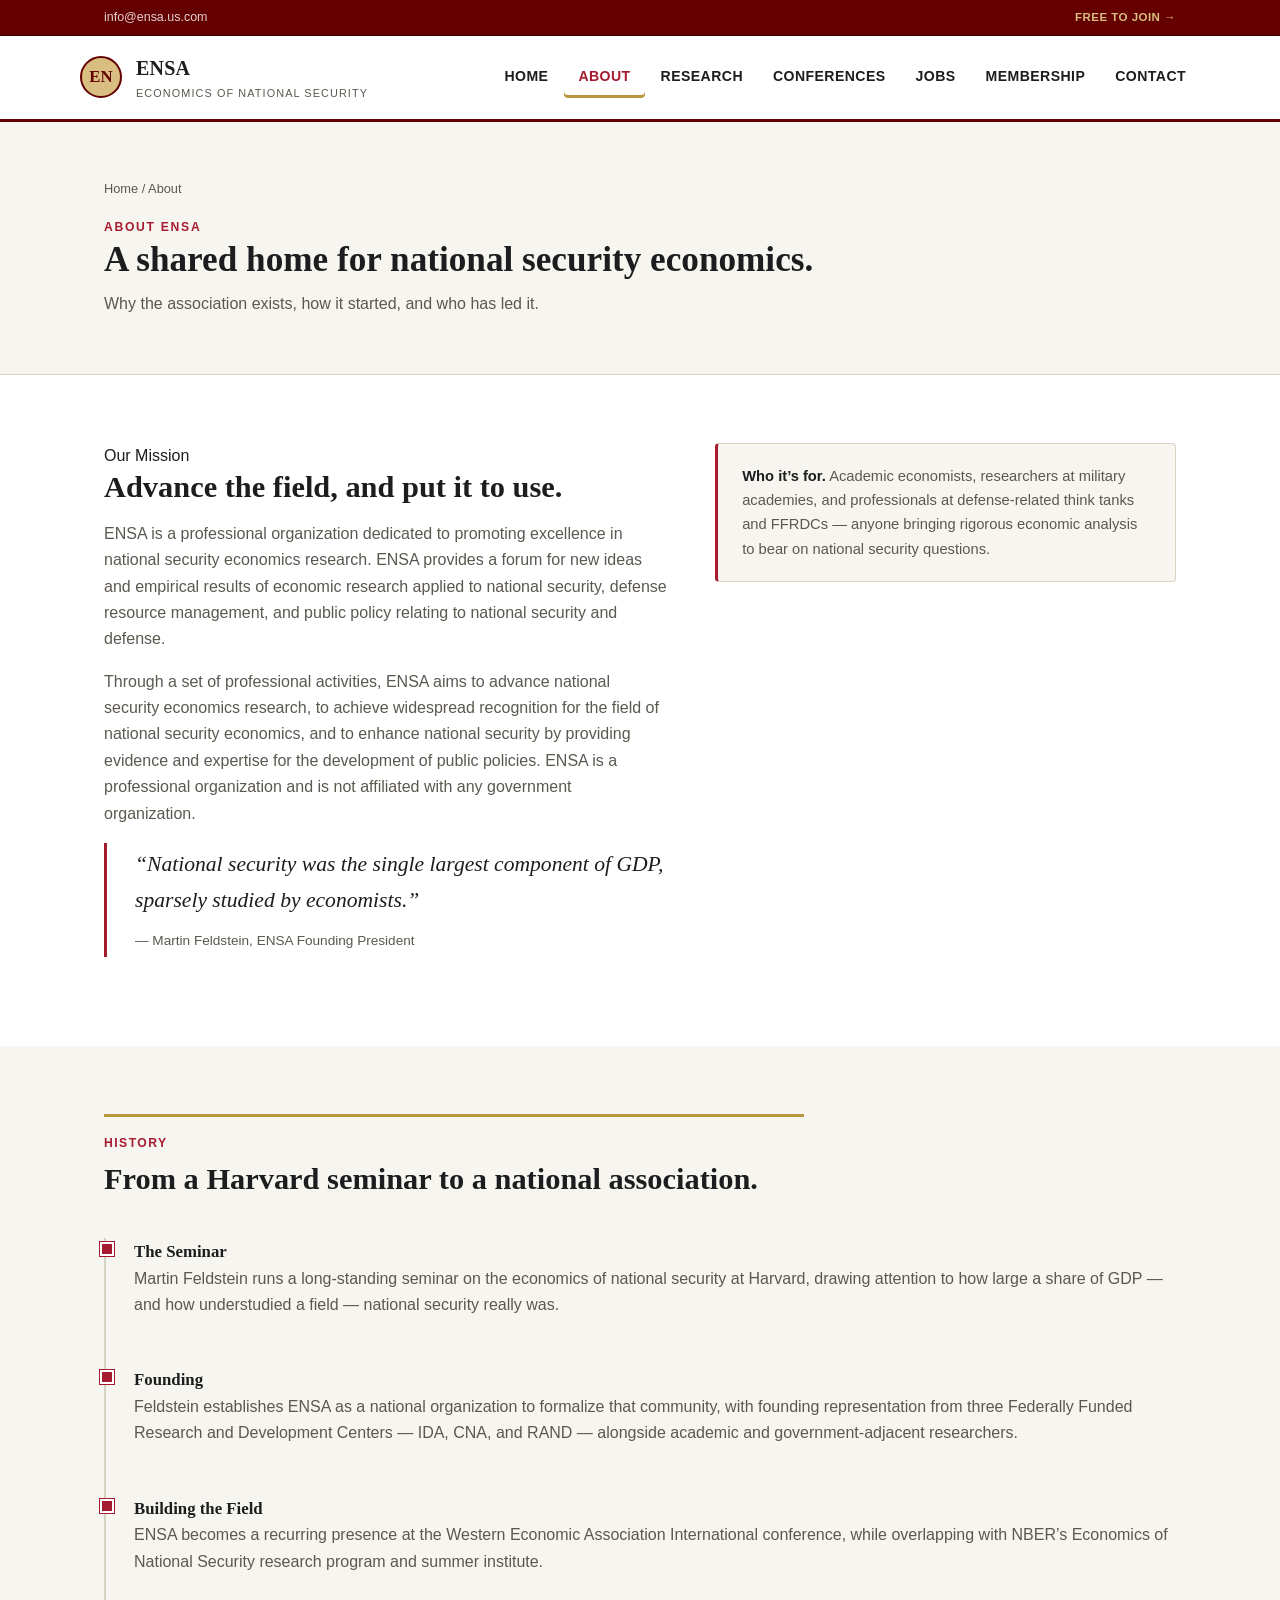
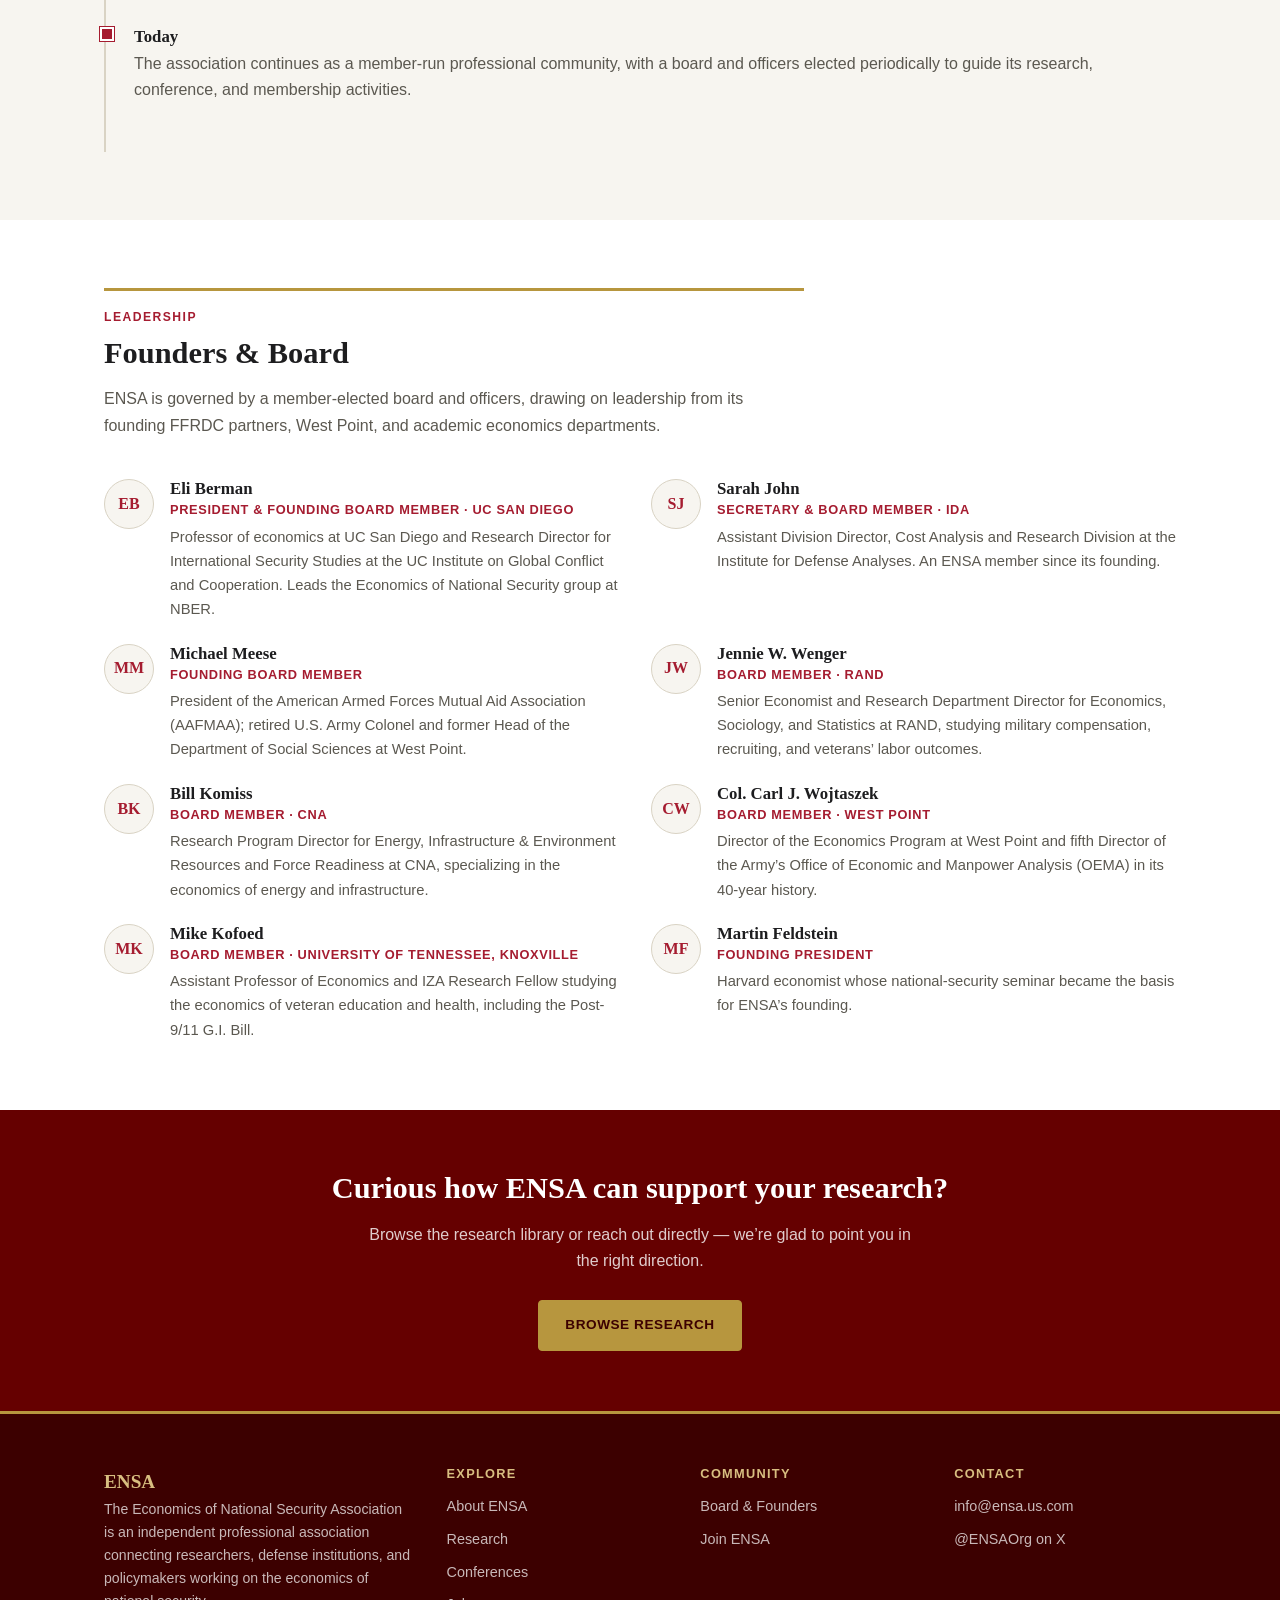
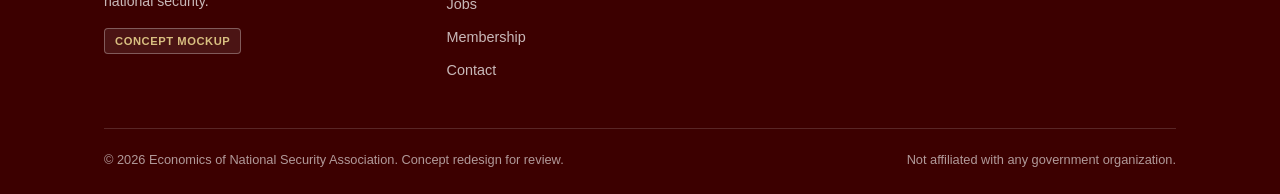
==== commit 2764aee0: "Add a Jobs page linking to JOE and EconJobMarket, plus featured job listings New jobs.html between C" ====
--- a/about.html
+++ b/about.html
@@ -37,6 +37,7 @@
         <li><a href="about.html" aria-current="page">About</a></li>
         <li><a href="research.html">Research</a></li>
         <li><a href="resources.html">Conferences</a></li>
+        <li><a href="jobs.html">Jobs</a></li>
         <li><a href="membership.html">Membership</a></li>
         <li><a href="contact.html">Contact</a></li>
       </ul>
@@ -204,6 +205,7 @@
           <li><a href="about.html">About ENSA</a></li>
           <li><a href="research.html">Research</a></li>
           <li><a href="resources.html">Conferences</a></li>
+          <li><a href="jobs.html">Jobs</a></li>
           <li><a href="membership.html">Membership</a></li>
           <li><a href="contact.html">Contact</a></li>
         </ul>
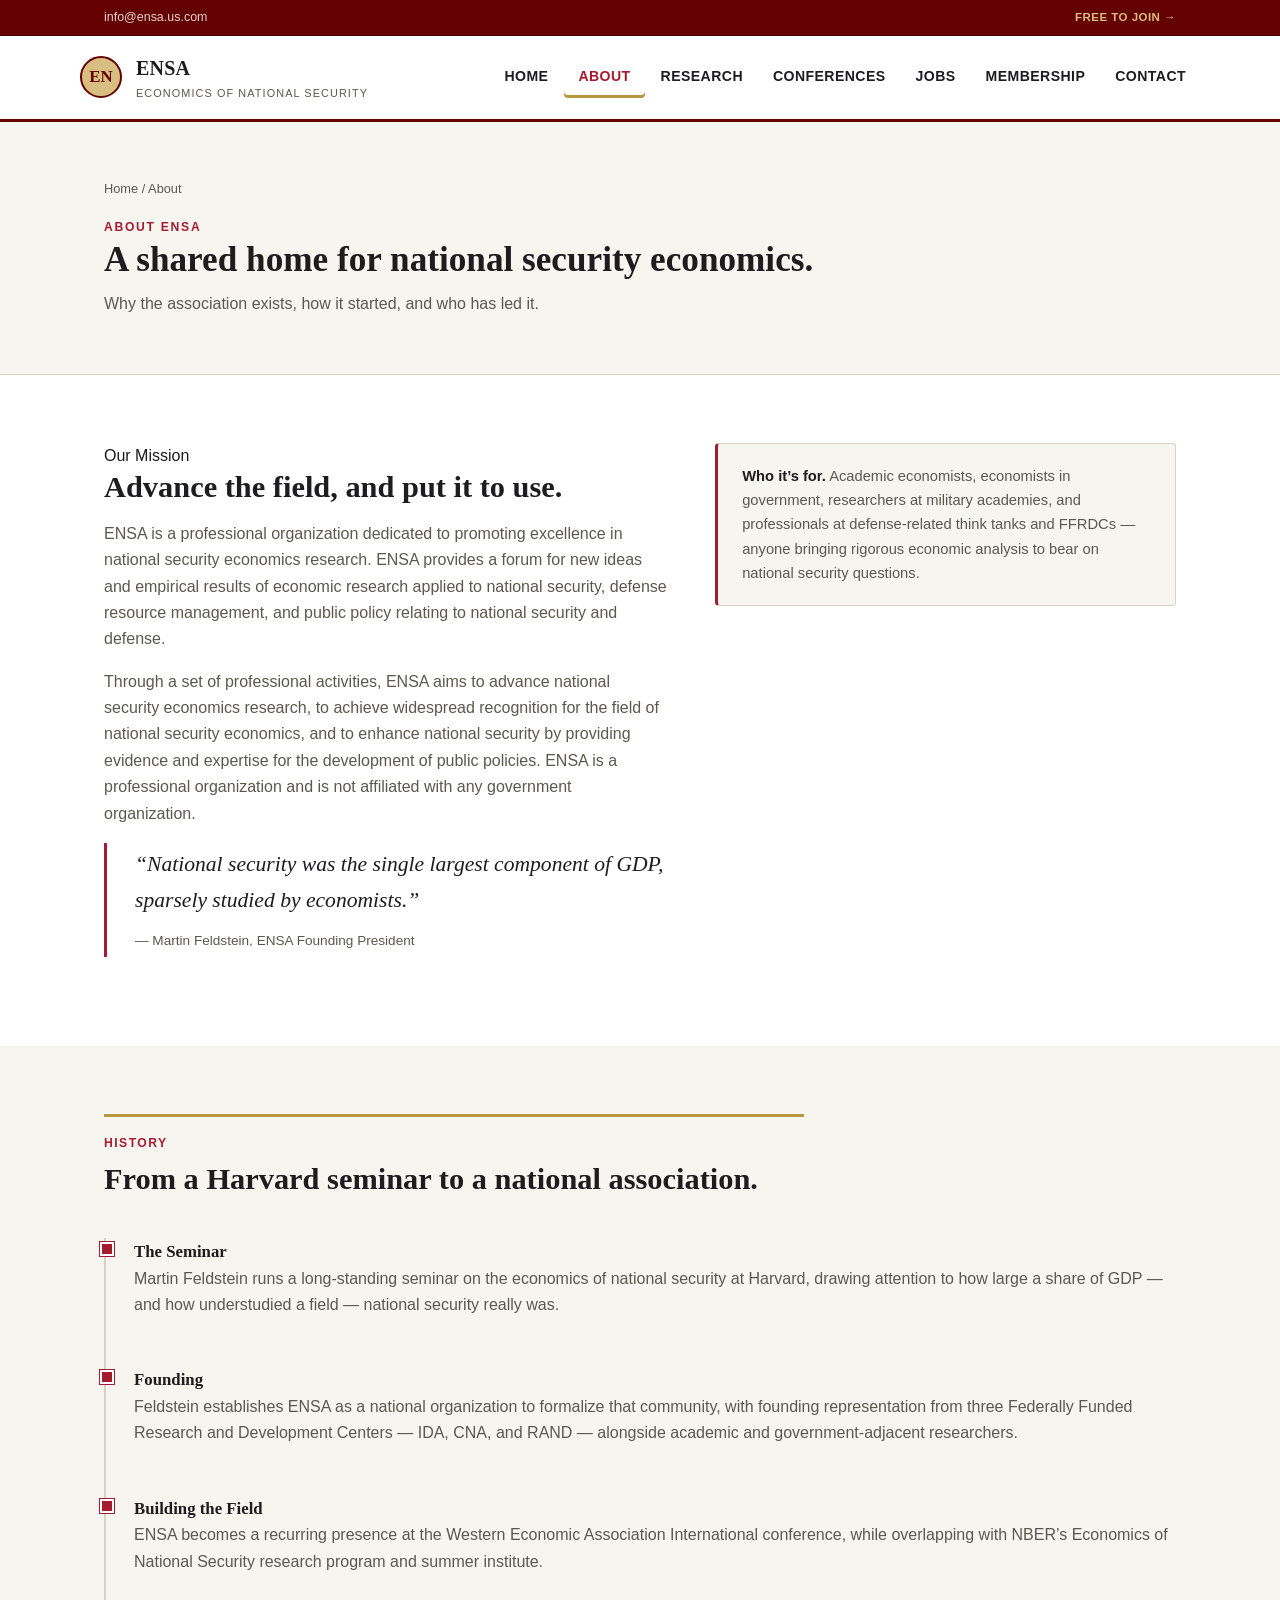
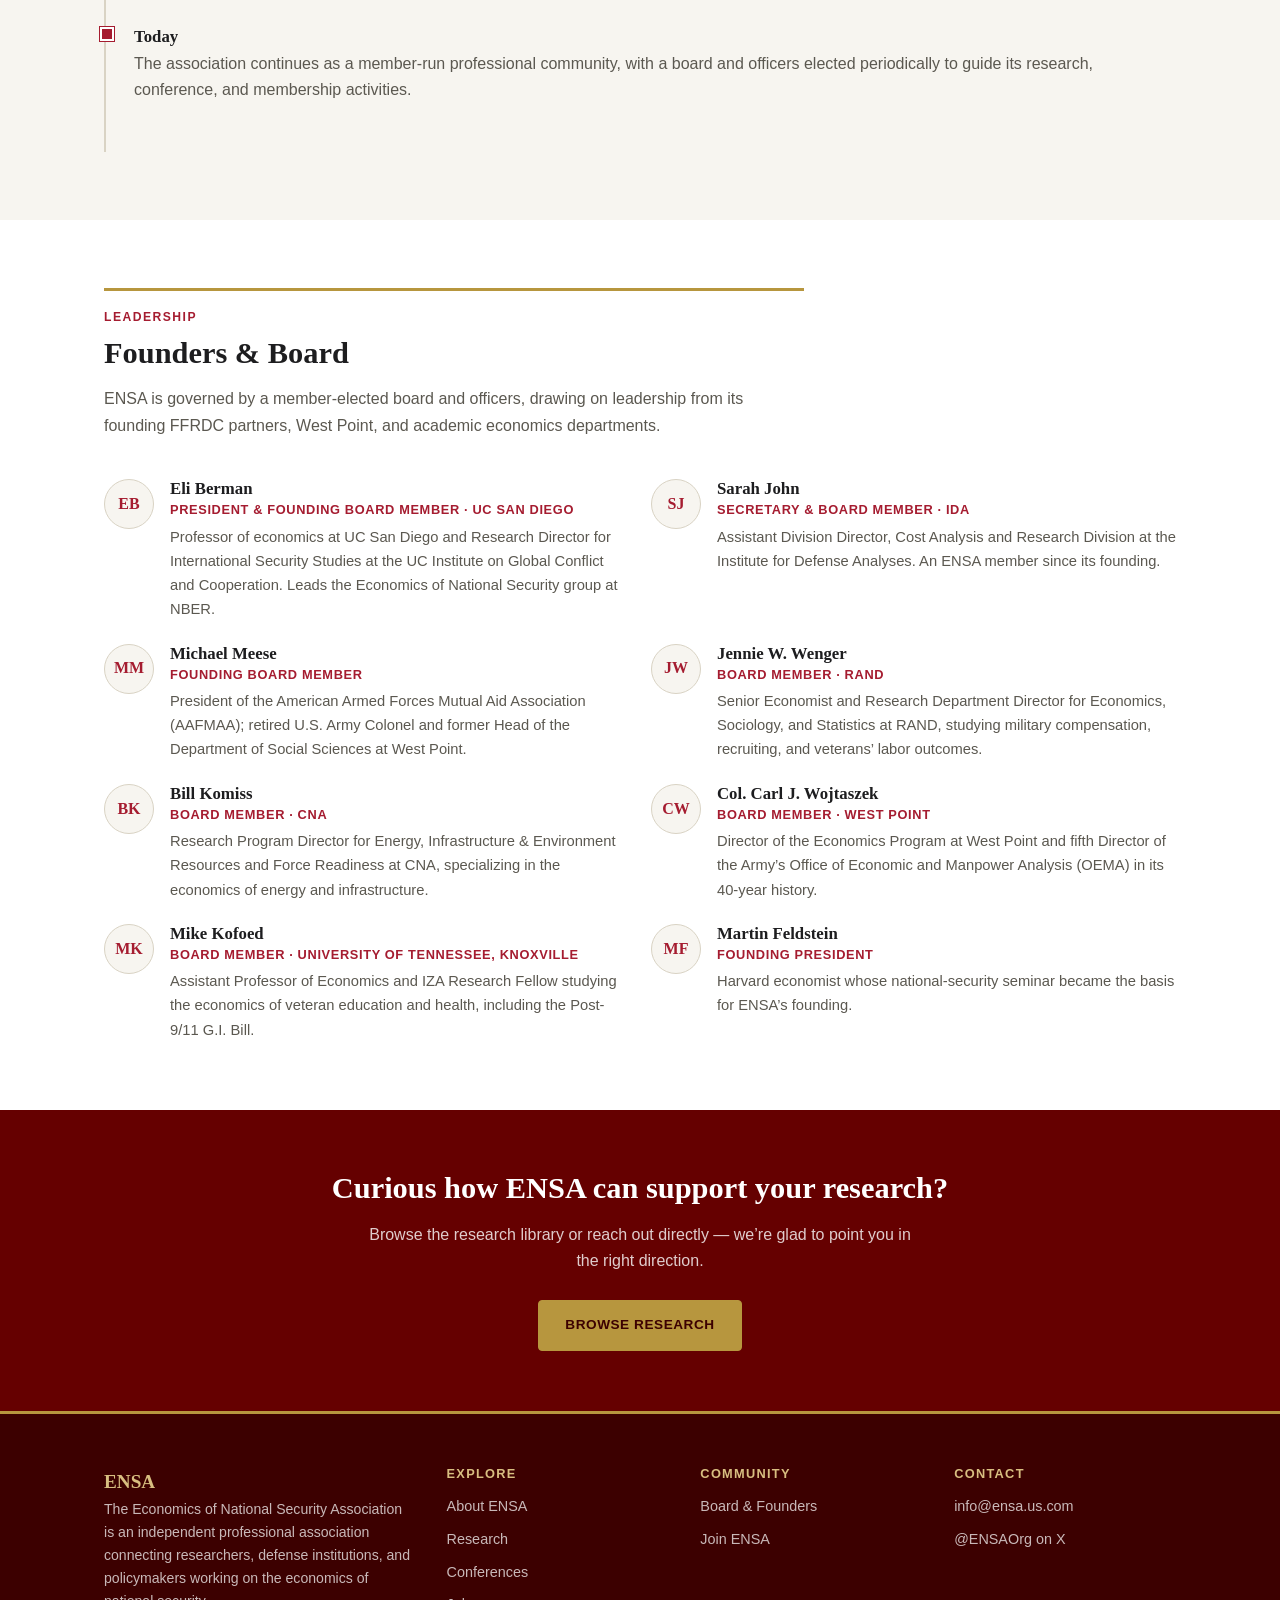
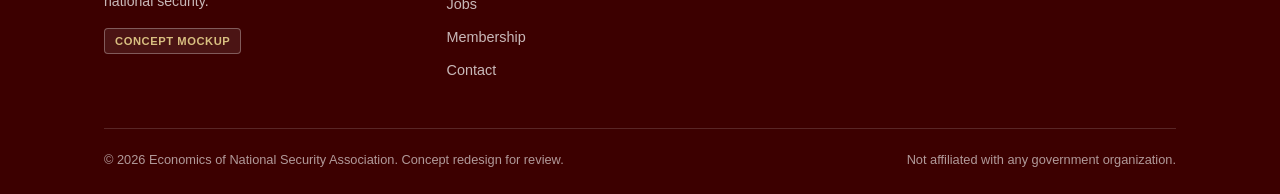
==== commit 0532f80c: "Explicitly include economists in government in membership copy The "who this is for" language on the" ====
--- a/about.html
+++ b/about.html
@@ -71,7 +71,7 @@
       </div>
       <div>
         <div class="callout">
-          <strong>Who it&rsquo;s for.</strong> Academic economists, researchers at military academies, and professionals at defense-related think tanks and FFRDCs &mdash; anyone bringing rigorous economic analysis to bear on national security questions.
+          <strong>Who it&rsquo;s for.</strong> Academic economists, economists in government, researchers at military academies, and professionals at defense-related think tanks and FFRDCs &mdash; anyone bringing rigorous economic analysis to bear on national security questions.
         </div>
       </div>
     </div>
--- a/css/style.css
+++ b/css/style.css
@@ -325,6 +325,73 @@
   font-weight: 700;
   text-decoration: none;
 }
+
+/* ---------- Featured papers carousel ---------- */
+.featured-papers { padding-top: 52px; padding-bottom: 52px; }
+.carousel {
+  position: relative;
+  padding: 0 58px;
+}
+.carousel-track {
+  position: relative;
+  min-height: 200px;
+}
+.carousel-slide {
+  background: var(--white);
+  border: 1px solid var(--line);
+  border-top: 3px solid var(--navy);
+  border-radius: var(--radius);
+  padding: 32px 36px;
+  animation: carousel-fade 0.35s ease;
+}
+.carousel-slide[hidden] { display: none; }
+.carousel-slide .tag { display: inline-block; margin-bottom: 14px; }
+.carousel-slide h3 { margin-bottom: 8px; font-size: 1.3rem; }
+.carousel-slide p:last-of-type { margin-bottom: 0; }
+@media (prefers-reduced-motion: reduce) {
+  .carousel-slide { animation: none; }
+}
+@keyframes carousel-fade {
+  from { opacity: 0; }
+  to { opacity: 1; }
+}
+.carousel-btn {
+  position: absolute;
+  top: 50%;
+  transform: translateY(-50%);
+  width: 40px;
+  height: 40px;
+  border-radius: var(--radius);
+  border: 1px solid var(--line);
+  background: var(--white);
+  color: var(--navy);
+  font-size: 1.5rem;
+  line-height: 1;
+  cursor: pointer;
+  display: flex;
+  align-items: center;
+  justify-content: center;
+  transition: border-color 0.15s ease, color 0.15s ease;
+}
+.carousel-btn:hover { border-color: var(--navy-light); color: var(--navy-light); }
+.carousel-btn.prev { left: 0; }
+.carousel-btn.next { right: 0; }
+.carousel-dots {
+  display: flex;
+  justify-content: center;
+  gap: 9px;
+  margin-top: 22px;
+}
+.carousel-dot {
+  width: 9px;
+  height: 9px;
+  border-radius: 50%;
+  border: 1px solid var(--line);
+  background: var(--paper-dark);
+  padding: 0;
+  cursor: pointer;
+}
+.carousel-dot[aria-selected="true"] { background: var(--navy); border-color: var(--navy); }
 
 /* ---------- Stats ---------- */
 .stats {
@@ -770,4 +837,7 @@
   .footer-grid { grid-template-columns: 1fr 1fr; }
   .form-grid { grid-template-columns: 1fr; }
   section { padding: 44px 0; }
-}
+  .carousel { padding: 0 44px; }
+  .carousel-slide { padding: 26px 22px; }
+  .carousel-btn { width: 34px; height: 34px; font-size: 1.25rem; }
+}
